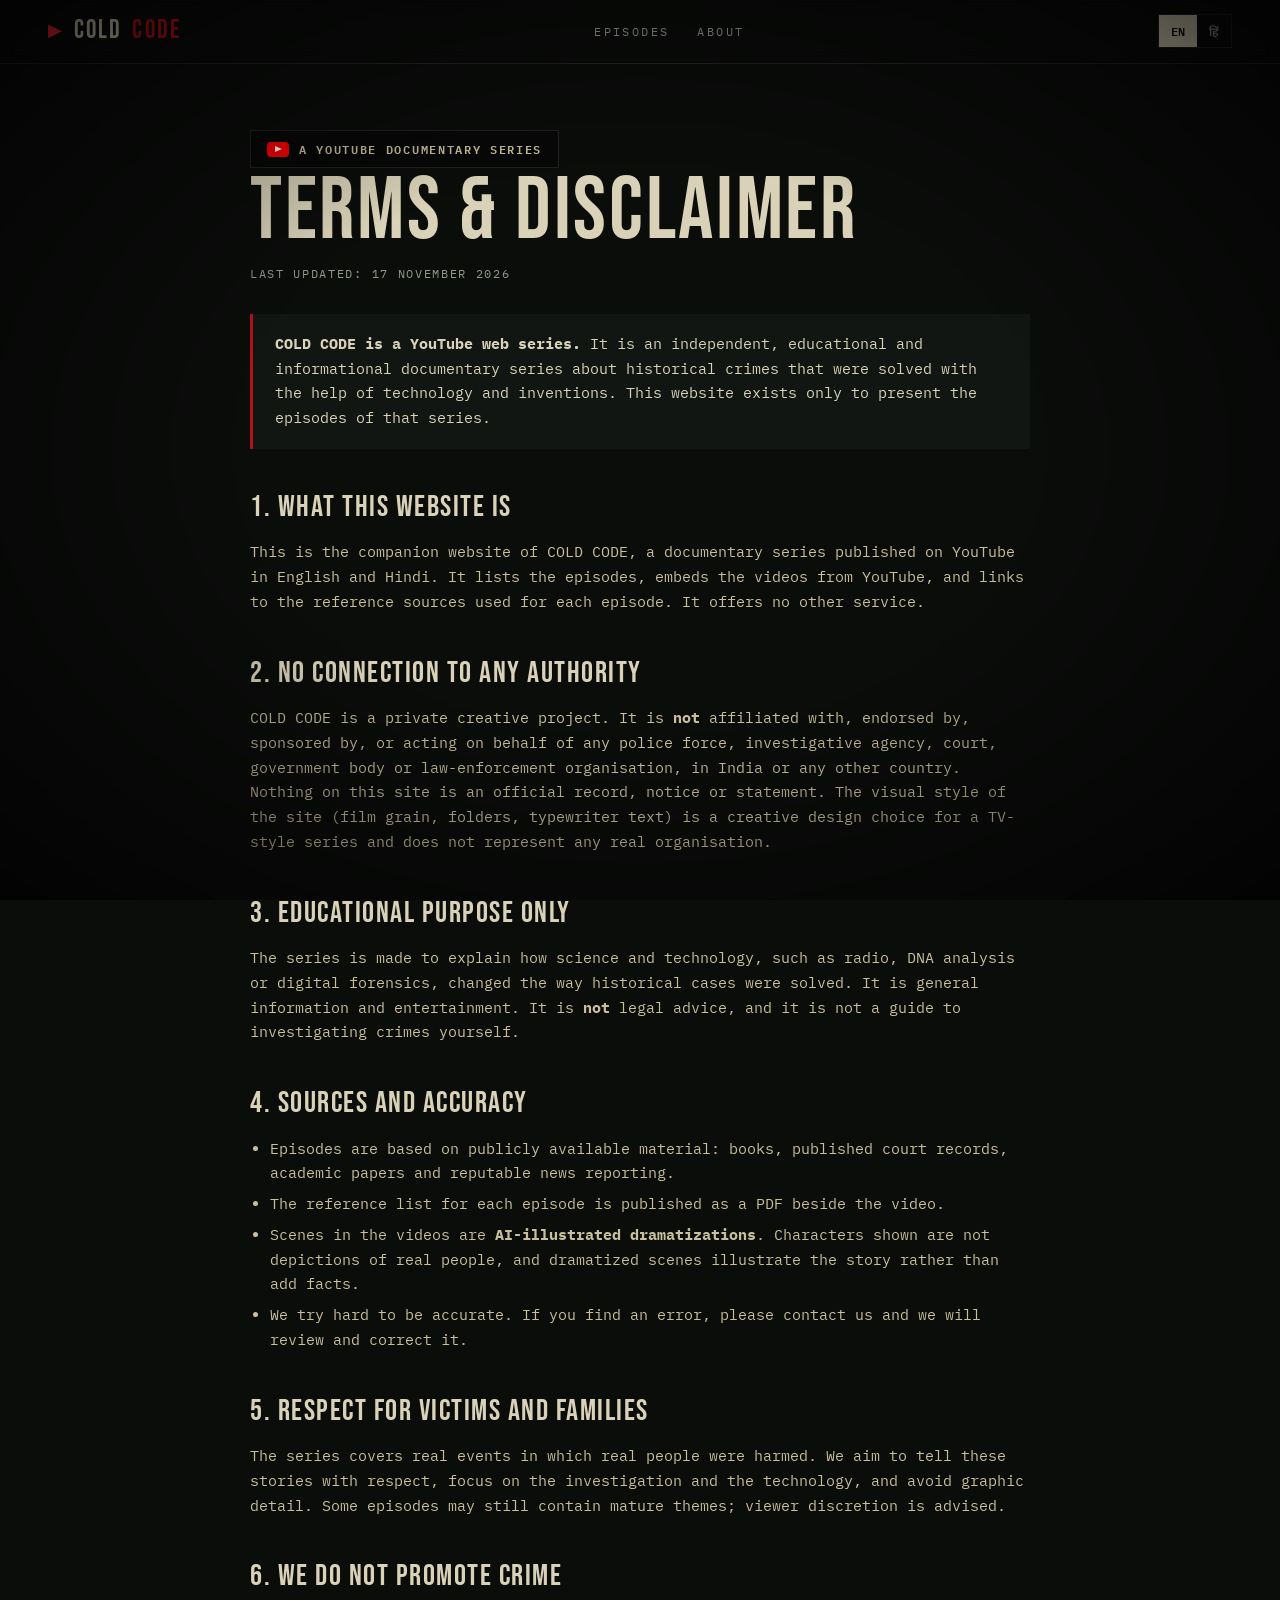
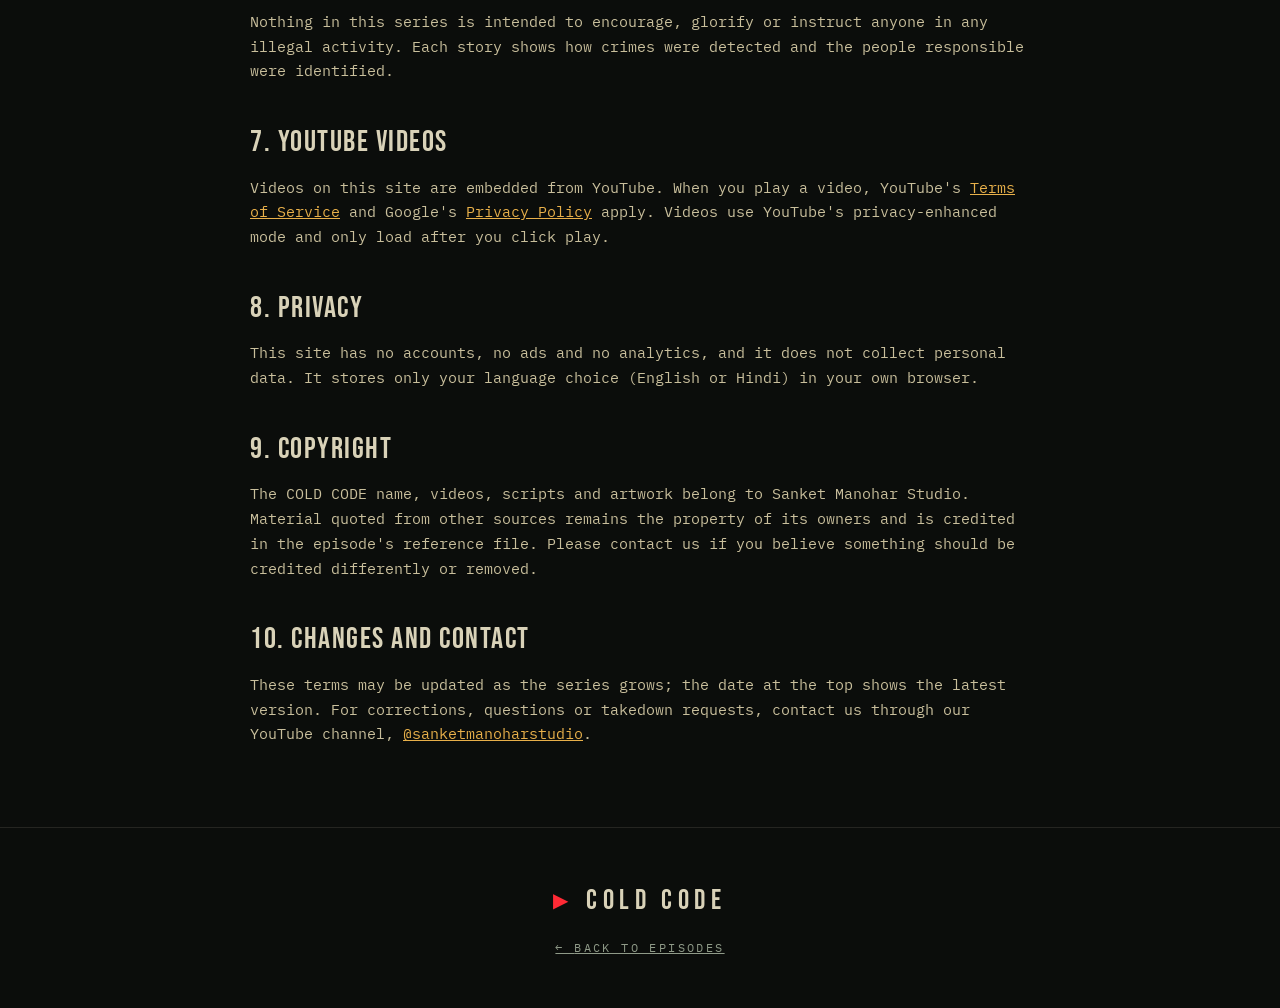
==== terms.html @ 5e1f00a6 "coldcode" ====
<!DOCTYPE html>
<html lang="en">
<head>
  <meta charset="UTF-8" />
  <meta name="viewport" content="width=device-width, initial-scale=1.0" />
  <title>Terms &amp; Disclaimer — COLD CODE (YouTube Series)</title>
  <meta name="description" content="Terms and disclaimer for COLD CODE, an independent educational YouTube documentary series." />
  <meta name="theme-color" content="#0b0d0b" />
  <link rel="preconnect" href="https://fonts.googleapis.com" />
  <link rel="preconnect" href="https://fonts.gstatic.com" crossorigin />
  <link href="https://fonts.googleapis.com/css2?family=Bebas+Neue&family=Special+Elite&family=IBM+Plex+Mono:wght@400;600&family=Noto+Sans+Devanagari:wght@400;700&display=swap" rel="stylesheet" />
  <link rel="stylesheet" href="assets/css/style.css" />
</head>
<body>
  <div class="vignette" aria-hidden="true"></div>

  <header class="nav scrolled">
    <a href="index.html" class="nav-logo"><span class="yt-dot">▶</span>COLD<b>CODE</b></a>
    <nav class="nav-links">
      <a href="index.html#episodes"><span lang="en">Episodes</span><span lang="hi">एपिसोड</span></a>
      <a href="index.html#about"><span lang="en">About</span><span lang="hi">परिचय</span></a>
    </nav>
    <div class="nav-right">
      <div class="lang-switch" role="group" aria-label="Language">
        <button data-lang="en" class="active">EN</button>
        <button data-lang="hi">हिं</button>
      </div>
    </div>
  </header>

  <main class="terms">

    <!-- ════════ ENGLISH ════════ -->
    <article lang="en">
      <p class="series-badge"><span class="yt-icon" aria-hidden="true"></span>A YouTube documentary series</p>
      <h1>Terms &amp; Disclaimer</h1>
      <p class="updated">LAST UPDATED: 17 NOVEMBER 2026</p>

      <div class="notice">
        <strong>COLD CODE is a YouTube web series.</strong> It is an independent, educational and informational documentary series about historical crimes that were solved with the help of technology and inventions. This website exists only to present the episodes of that series.
      </div>

      <h2>1. What this website is</h2>
      <p>This is the companion website of COLD CODE, a documentary series published on YouTube in English and Hindi. It lists the episodes, embeds the videos from YouTube, and links to the reference sources used for each episode. It offers no other service.</p>

      <h2>2. No connection to any authority</h2>
      <p>COLD CODE is a private creative project. It is <strong>not</strong> affiliated with, endorsed by, sponsored by, or acting on behalf of any police force, investigative agency, court, government body or law-enforcement organisation, in India or any other country. Nothing on this site is an official record, notice or statement. The visual style of the site (film grain, folders, typewriter text) is a creative design choice for a TV-style series and does not represent any real organisation.</p>

      <h2>3. Educational purpose only</h2>
      <p>The series is made to explain how science and technology, such as radio, DNA analysis or digital forensics, changed the way historical cases were solved. It is general information and entertainment. It is <strong>not</strong> legal advice, and it is not a guide to investigating crimes yourself.</p>

      <h2>4. Sources and accuracy</h2>
      <ul>
        <li>Episodes are based on publicly available material: books, published court records, academic papers and reputable news reporting.</li>
        <li>The reference list for each episode is published as a PDF beside the video.</li>
        <li>Scenes in the videos are <strong>AI-illustrated dramatizations</strong>. Characters shown are not depictions of real people, and dramatized scenes illustrate the story rather than add facts.</li>
        <li>We try hard to be accurate. If you find an error, please contact us and we will review and correct it.</li>
      </ul>

      <h2>5. Respect for victims and families</h2>
      <p>The series covers real events in which real people were harmed. We aim to tell these stories with respect, focus on the investigation and the technology, and avoid graphic detail. Some episodes may still contain mature themes; viewer discretion is advised.</p>

      <h2>6. We do not promote crime</h2>
      <p>Nothing in this series is intended to encourage, glorify or instruct anyone in any illegal activity. Each story shows how crimes were detected and the people responsible were identified.</p>

      <h2>7. YouTube videos</h2>
      <p>Videos on this site are embedded from YouTube. When you play a video, YouTube's <a href="https://www.youtube.com/t/terms" target="_blank" rel="noopener">Terms of Service</a> and Google's <a href="https://policies.google.com/privacy" target="_blank" rel="noopener">Privacy Policy</a> apply. Videos use YouTube's privacy-enhanced mode and only load after you click play.</p>

      <h2>8. Privacy</h2>
      <p>This site has no accounts, no ads and no analytics, and it does not collect personal data. It stores only your language choice (English or Hindi) in your own browser.</p>

      <h2>9. Copyright</h2>
      <p>The COLD CODE name, videos, scripts and artwork belong to Sanket Manohar Studio. Material quoted from other sources remains the property of its owners and is credited in the episode's reference file. Please contact us if you believe something should be credited differently or removed.</p>

      <h2>10. Changes and contact</h2>
      <p>These terms may be updated as the series grows; the date at the top shows the latest version. For corrections, questions or takedown requests, contact us through our YouTube channel, <a href="https://www.youtube.com/@sanketmanoharstudio" target="_blank" rel="noopener">@sanketmanoharstudio</a>.</p>
    </article>

    <!-- ════════ हिन्दी ════════ -->
    <article lang="hi">
      <p class="series-badge"><span class="yt-icon" aria-hidden="true"></span>YouTube डॉक्यूमेंट्री सीरीज़</p>
      <h1>नियम, शर्तें और अस्वीकरण</h1>
      <p class="updated">अंतिम अपडेट: 17 नवंबर 2026</p>

      <div class="notice">
        <strong>COLD CODE एक YouTube वेब सीरीज़ है।</strong> यह एक स्वतंत्र, शैक्षिक और जानकारी देने वाली डॉक्यूमेंट्री सीरीज़ है, जो उन ऐतिहासिक अपराधों के बारे में है जिन्हें तकनीक और आविष्कारों की मदद से सुलझाया गया। यह वेबसाइट केवल इसी सीरीज़ के एपिसोड दिखाने के लिए है।
      </div>

      <h2>1. यह वेबसाइट क्या है</h2>
      <p>यह COLD CODE की वेबसाइट है, जो YouTube पर English और हिन्दी में प्रकाशित एक डॉक्यूमेंट्री सीरीज़ है। यहाँ एपिसोड की सूची है, YouTube के वीडियो दिखाए जाते हैं, और हर एपिसोड में इस्तेमाल हुए स्रोतों के लिंक दिए जाते हैं। इसके अलावा यह कोई और सेवा नहीं देती।</p>

      <h2>2. किसी भी सरकारी संस्था से कोई संबंध नहीं</h2>
      <p>COLD CODE एक निजी रचनात्मक प्रोजेक्ट है। इसका भारत या किसी अन्य देश की किसी भी पुलिस, जाँच एजेंसी, अदालत, सरकारी संस्था या क़ानून-प्रवर्तन संगठन से <strong>कोई संबंध नहीं</strong> है, न ही यह उनके द्वारा समर्थित, प्रायोजित है या उनकी ओर से काम करता है। इस साइट पर कुछ भी आधिकारिक रिकॉर्ड, सूचना या बयान नहीं है। साइट का डिज़ाइन (फ़िल्म ग्रेन, फ़ोल्डर, टाइपराइटर अक्षर) एक टीवी-सीरीज़ जैसी रचनात्मक शैली है और किसी असली संगठन को नहीं दर्शाता।</p>

      <h2>3. केवल शैक्षिक उद्देश्य</h2>
      <p>यह सीरीज़ यह समझाने के लिए बनाई गई है कि रेडियो, डीएनए विश्लेषण या डिजिटल फ़ॉरेंसिक जैसी विज्ञान और तकनीक ने ऐतिहासिक केसों को सुलझाने का तरीका कैसे बदला। यह सामान्य जानकारी और मनोरंजन है। यह क़ानूनी सलाह <strong>नहीं</strong> है, और न ही ख़ुद अपराधों की जाँच करने की कोई गाइड।</p>

      <h2>4. स्रोत और सटीकता</h2>
      <ul>
        <li>एपिसोड सार्वजनिक रूप से उपलब्ध सामग्री पर आधारित हैं: किताबें, प्रकाशित अदालती रिकॉर्ड, शोध-पत्र और विश्वसनीय समाचार रिपोर्ट।</li>
        <li>हर एपिसोड की रेफ़रेंस सूची वीडियो के साथ PDF के रूप में प्रकाशित की जाती है।</li>
        <li>वीडियो के दृश्य <strong>AI से बनाए गए नाटकीय चित्रण</strong> हैं। दिखाए गए पात्र असली लोगों का चित्रण नहीं हैं, और ये दृश्य कहानी समझाने के लिए हैं, नए तथ्य जोड़ने के लिए नहीं।</li>
        <li>हम सटीक रहने की पूरी कोशिश करते हैं। अगर आपको कोई ग़लती मिले, तो हमसे संपर्क करें; हम उसकी समीक्षा करके सुधार करेंगे।</li>
      </ul>

      <h2>5. पीड़ितों और उनके परिवारों का सम्मान</h2>
      <p>यह सीरीज़ उन असली घटनाओं के बारे में है जिनमें असली लोगों को नुकसान पहुँचा। हम इन कहानियों को सम्मान के साथ बताने, जाँच और तकनीक पर ध्यान रखने और विचलित करने वाले विवरण से बचने का प्रयास करते हैं। फिर भी कुछ एपिसोड में गंभीर विषय हो सकते हैं; दर्शक अपने विवेक से देखें।</p>

      <h2>6. हम अपराध को बढ़ावा नहीं देते</h2>
      <p>इस सीरीज़ में कुछ भी किसी ग़ैरक़ानूनी गतिविधि को बढ़ावा देने, महिमामंडित करने या सिखाने के लिए नहीं है। हर कहानी यह दिखाती है कि अपराध कैसे पकड़े गए और ज़िम्मेदार लोगों की पहचान कैसे हुई।</p>

      <h2>7. YouTube वीडियो</h2>
      <p>इस साइट के वीडियो YouTube से एम्बेड किए गए हैं। वीडियो चलाने पर YouTube की <a href="https://www.youtube.com/t/terms" target="_blank" rel="noopener">सेवा की शर्तें</a> और Google की <a href="https://policies.google.com/privacy" target="_blank" rel="noopener">गोपनीयता नीति</a> लागू होती हैं। वीडियो YouTube के प्राइवेसी-एन्हांस्ड मोड में चलते हैं और केवल प्ले दबाने पर ही लोड होते हैं।</p>

      <h2>8. गोपनीयता</h2>
      <p>इस साइट पर कोई अकाउंट, विज्ञापन या एनालिटिक्स नहीं है, और यह कोई निजी जानकारी इकट्ठा नहीं करती। यह केवल आपकी भाषा की पसंद (English या हिन्दी) आपके अपने ब्राउज़र में सेव करती है।</p>

      <h2>9. कॉपीराइट</h2>
      <p>COLD CODE नाम, वीडियो, स्क्रिप्ट और आर्टवर्क Sanket Manohar Studio के हैं। अन्य स्रोतों से ली गई सामग्री उनके मालिकों की है और एपिसोड की रेफ़रेंस फ़ाइल में उसका श्रेय दिया गया है। अगर आपको लगता है कि किसी सामग्री का श्रेय अलग तरह से दिया जाना चाहिए या उसे हटाया जाना चाहिए, तो हमसे संपर्क करें।</p>

      <h2>10. बदलाव और संपर्क</h2>
      <p>सीरीज़ के बढ़ने के साथ ये नियम अपडेट हो सकते हैं; ऊपर दी गई तारीख़ नवीनतम संस्करण दिखाती है। सुधार, सवाल या सामग्री हटाने के अनुरोध के लिए हमारे YouTube चैनल <a href="https://www.youtube.com/@sanketmanoharstudio" target="_blank" rel="noopener">@sanketmanoharstudio</a> के ज़रिए संपर्क करें।</p>
    </article>
  </main>

  <footer class="footer">
    <div class="footer-line"><span class="yt-dot">▶</span> COLD CODE</div>
    <div class="footer-links"><a href="index.html">← <span lang="en">Back to episodes</span><span lang="hi">एपिसोड पर वापस</span></a></div>
  </footer>

  <script>
    (function () {
      var get = function (k) { try { return localStorage.getItem(k); } catch (e) { return null; } };
      var set = function (k, v) { try { localStorage.setItem(k, v); } catch (e) {} };
      function apply(l) {
        document.documentElement.lang = l;
        document.body.classList.toggle("lang-hi", l === "hi");
        document.querySelectorAll(".lang-switch button").forEach(function (b) { b.classList.toggle("active", b.dataset.lang === l); });
        document.querySelectorAll(".nav [lang], .footer [lang]").forEach(function (s) { s.style.display = s.getAttribute("lang") === l ? "" : "none"; });
        set("cc_lang", l);
      }
      document.querySelectorAll(".lang-switch button").forEach(function (b) { b.addEventListener("click", function () { apply(b.dataset.lang); }); });
      apply(get("cc_lang") === "hi" ? "hi" : "en");
    })();
  </script>
</body>
</html>
---- assets/css/style.css ----
/* ═══════════════════════════════════════════════════════════
   COLD CODE — case-file aesthetic
   palette: interrogation-room green, manila, blood red, fluorescent
   ═══════════════════════════════════════════════════════════ */
:root {
  --ink: #0b0d0b;
  --ink-2: #121612;
  --ink-3: #1b211b;
  --fog: #8f9a88;
  --paper: #d9d2b8;
  --paper-2: #c9bf9c;
  --manila: #c4a465;
  --manila-dark: #9c7f45;
  --red: #b3121b;
  --red-glow: #ff2a35;
  --amber: #e8b04a;
  --line: rgba(217, 210, 184, 0.12);
  --f-display: "Bebas Neue", "Tiro Devanagari Hindi", Impact, sans-serif;
  --f-type: "Special Elite", "Tiro Devanagari Hindi", "Courier New", monospace;
  --f-mono: "IBM Plex Mono", "Noto Sans Devanagari", ui-monospace, monospace;
  --f-body: "IBM Plex Mono", "Noto Sans Devanagari", ui-monospace, monospace;
  --ease: cubic-bezier(.2, .8, .2, 1);
  --mx: 50%;
  --my: 40%;
}

* { box-sizing: border-box; margin: 0; padding: 0; }
html { scroll-behavior: smooth; }
body {
  background: var(--ink);
  color: var(--paper);
  font-family: var(--f-body);
  font-size: 15px;
  line-height: 1.65;
  overflow-x: hidden;
  cursor: crosshair;
}
body.lang-hi { --f-body: "Noto Sans Devanagari", "IBM Plex Mono", sans-serif; }
body.lang-hi .hero-tagline,
body.lang-hi .modal-summary,
body.lang-hi .dossier p { font-size: 1.05em; }
body.locked { overflow: hidden; }
a { color: inherit; }
img { display: block; max-width: 100%; }
::selection { background: var(--red); color: var(--paper); }
.mono { font-family: var(--f-mono); }
.small { font-size: 12px; letter-spacing: .12em; color: var(--fog); }

/* ── atmosphere ──────────────────────────────────────────── */
#grain {
  position: fixed; inset: 0; width: 100%; height: 100%;
  pointer-events: none; z-index: 90; opacity: .07; mix-blend-mode: screen;
}
.scanlines {
  position: fixed; inset: 0; pointer-events: none; z-index: 89;
  background: repeating-linear-gradient(to bottom, rgba(0,0,0,.18) 0 1px, transparent 1px 3px);
  animation: scan 8s linear infinite;
}
@keyframes scan { to { background-position: 0 100px; } }
.vignette {
  position: fixed; inset: 0; pointer-events: none; z-index: 88;
  background: radial-gradient(ellipse at center, transparent 45%, rgba(0,0,0,.75) 100%);
}

/* ── intro boot sequence ─────────────────────────────────── */
#intro {
  position: fixed; inset: 0; z-index: 200; background: #000;
  display: flex; flex-direction: column; align-items: center; justify-content: center; gap: 28px;
  font-family: var(--f-mono); color: var(--paper);
  transition: opacity .9s var(--ease), visibility .9s;
}
#intro.done { opacity: 0; visibility: hidden; }
.intro-pre, .intro-post { font-family: var(--f-type); letter-spacing: .3em; text-transform: uppercase; color: var(--paper-2); font-size: clamp(11px, 1.4vw, 15px); opacity: 0; }
.intro-post { color: var(--amber); }
#intro.play .intro-pre { animation: rise .9s .2s var(--ease) forwards; }
#intro.play .intro-logo { animation: logoSlam 1.1s .7s var(--ease) forwards; }
#intro.play .intro-post { animation: rise .9s 1.6s var(--ease) forwards; }
@keyframes rise { from { opacity: 0; transform: translateY(14px); letter-spacing: .6em; } to { opacity: 1; transform: none; } }
.intro-logo {
  font-family: var(--f-display); font-size: clamp(64px, 14vw, 180px); color: var(--paper);
  letter-spacing: .04em; opacity: 0; transform: scale(1.4); filter: blur(12px);
}
.intro-logo.show { animation: logoSlam 1.1s var(--ease) forwards; }
@keyframes logoSlam {
  0% { opacity: 0; transform: scale(1.4); filter: blur(12px); }
  55% { opacity: 1; transform: scale(.98); filter: blur(0); }
  62% { transform: scale(1.01) translateX(-4px); }
  70% { transform: scale(1) translateX(3px); }
  100% { opacity: 1; transform: scale(1); filter: blur(0); }
}
.intro-skip {
  position: absolute; bottom: 28px; right: 28px; background: none; border: 1px solid var(--line);
  color: var(--fog); font: 12px var(--f-mono); letter-spacing: .2em; padding: 8px 14px; cursor: pointer;
}
.intro-skip:hover { background: var(--paper); color: #000; }

/* ── glitch text ─────────────────────────────────────────── */
.glitch { position: relative; }
.glitch::before, .glitch::after {
  content: attr(data-text); position: absolute; inset: 0; pointer-events: none;
}
.glitch::before { color: var(--red-glow); mix-blend-mode: screen; animation: glitchA 3.2s infinite steps(1); }
.glitch::after { color: #3cf; mix-blend-mode: screen; animation: glitchB 2.7s infinite steps(1); opacity: .7; }
@keyframes glitchA {
  0%, 88%, 100% { clip-path: inset(0 0 100% 0); transform: none; }
  89% { clip-path: inset(10% 0 60% 0); transform: translate(-6px, 2px); }
  92% { clip-path: inset(55% 0 20% 0); transform: translate(5px, -1px); }
  95% { clip-path: inset(30% 0 45% 0); transform: translate(-3px, 0); }
}
@keyframes glitchB {
  0%, 84%, 100% { clip-path: inset(0 0 100% 0); transform: none; }
  85% { clip-path: inset(70% 0 5% 0); transform: translate(6px, 1px); }
  88% { clip-path: inset(15% 0 70% 0); transform: translate(-5px, -2px); }
}

/* ── nav ─────────────────────────────────────────────────── */
.nav {
  position: fixed; top: 0; left: 0; right: 0; z-index: 50;
  display: flex; align-items: center; justify-content: space-between; gap: 20px;
  padding: 16px clamp(16px, 4vw, 48px);
  background: linear-gradient(to bottom, rgba(11,13,11,.95), rgba(11,13,11,0));
  transition: background .4s, padding .4s;
}
.nav.scrolled { background: rgba(11,13,11,.92); backdrop-filter: blur(8px); padding-block: 10px; border-bottom: 1px solid var(--line); }
.nav-logo { font-family: var(--f-display); font-size: 26px; letter-spacing: .08em; text-decoration: none; display: flex; align-items: center; gap: 10px; }
.nav-logo b { color: var(--red); font-weight: 400; }
.dot-rec { width: 9px; height: 9px; border-radius: 50%; background: var(--red-glow); box-shadow: 0 0 10px var(--red-glow); animation: rec 1.6s infinite; display: inline-block; }
@keyframes rec { 50% { opacity: .15; } }
.nav-links { display: flex; gap: 28px; }
.nav-links a { text-decoration: none; font-size: 12px; letter-spacing: .2em; text-transform: uppercase; color: var(--fog); position: relative; }
.nav-links a::after { content: ""; position: absolute; left: 0; bottom: -4px; height: 1px; width: 0; background: var(--red); transition: width .3s var(--ease); }
.nav-links a:hover { color: var(--paper); }
.nav-links a:hover::after { width: 100%; }
.nav-right { display: flex; gap: 14px; align-items: center; }
.lang-switch { display: flex; border: 1px solid var(--line); }
.lang-switch button { background: none; border: 0; color: var(--fog); font: 600 12px var(--f-mono); padding: 6px 12px; cursor: pointer; transition: .25s; }
.lang-switch button.active { background: var(--paper); color: var(--ink); }
.btn-sub { display: inline-flex; align-items: center; gap: 8px; background: var(--red); color: #fff; text-decoration: none; font: 600 12px var(--f-mono); letter-spacing: .15em; text-transform: uppercase; padding: 8px 14px; }
.btn-sub:hover { background: var(--red-glow); }

/* ── hero + flashlight ───────────────────────────────────── */
.hero {
  position: relative; min-height: 100vh; display: grid; place-items: center; overflow: hidden;
  background:
    radial-gradient(ellipse at 50% 120%, rgba(74,90,74,.45), transparent 60%),
    linear-gradient(180deg, #0e120e, #0b0d0b);
}
.hero-hidden {
  position: absolute; inset: 0; display: grid; align-content: center; justify-items: center; gap: 4vh;
  font-family: var(--f-type); font-size: clamp(22px, 4.5vw, 56px); color: var(--red);
  letter-spacing: .1em; opacity: .9; transform: rotate(-4deg);
  -webkit-mask-image: radial-gradient(circle 170px at var(--mx) var(--my), #000 0%, transparent 100%);
          mask-image: radial-gradient(circle 170px at var(--mx) var(--my), #000 0%, transparent 100%);
}
.hero-hidden span:nth-child(even) { color: var(--paper-2); }
.hero-dark {
  position: absolute; inset: 0; pointer-events: none;
  background: radial-gradient(circle 260px at var(--mx) var(--my), rgba(232,176,74,.10), rgba(0,0,0,.0) 60%);
}
.hero-content { position: relative; z-index: 2; text-align: center; padding: 120px 20px 80px; max-width: 1100px; }
.hero-kicker { font-family: var(--f-mono); font-size: 12px; letter-spacing: .3em; color: var(--amber); min-height: 1.6em; }
.hero-title {
  font-family: var(--f-display); font-weight: 400; line-height: .85;
  font-size: clamp(90px, 21vw, 300px); letter-spacing: .02em; margin: 18px 0 12px;
  color: var(--paper);
  text-shadow: 0 0 40px rgba(217,210,184,.12);
  animation: flicker 6s infinite;
}
@keyframes flicker {
  0%, 19%, 21%, 23%, 55%, 57%, 100% { opacity: 1; }
  20%, 22% { opacity: .35; }
  56% { opacity: .6; }
}
.hero-tagline { font-family: var(--f-type); font-size: clamp(16px, 2vw, 22px); color: var(--paper-2); min-height: 2em; }
.hero-cta { display: flex; gap: 14px; justify-content: center; margin: 36px 0 54px; flex-wrap: wrap; }
.btn { font: 600 13px var(--f-mono); letter-spacing: .2em; text-transform: uppercase; text-decoration: none; padding: 14px 26px; position: relative; overflow: hidden; transition: .3s var(--ease); }
.btn-red { background: var(--red); color: #fff; }
.btn-red::before { content: ""; position: absolute; inset: 0; opacity: 0; background: linear-gradient(110deg, transparent 30%, rgba(255,255,255,.35) 50%, transparent 70%); transform: translateX(-100%); }
.btn-red:hover::before { opacity: 1; transform: translateX(100%); transition: transform .7s var(--ease); }
.btn-red:hover { box-shadow: 0 0 30px rgba(255,42,53,.45); }
.btn-ghost { border: 1px solid var(--paper-2); color: var(--paper); }
.btn-ghost:hover { background: var(--paper); color: var(--ink); }
.hero-hint { position: absolute; bottom: 26px; left: 50%; transform: translateX(-50%); font-size: 11px; letter-spacing: .3em; text-transform: uppercase; color: var(--fog); animation: bob 2.4s infinite; }
@keyframes bob { 50% { transform: translate(-50%, 6px); opacity: .4; } }

/* ── film strip ──────────────────────────────────────────── */
.strip-wrap { position: relative; z-index: 3; margin-top: -20px; }
.strip { position: relative; background: #050605; border-block: 1px solid var(--line); overflow: hidden; padding: 16px 0; }
.strip::before, .strip::after { content: ""; position: absolute; left: 0; right: 0; height: 6px; background: repeating-linear-gradient(90deg, transparent 0 10px, rgba(217,210,184,.25) 10px 20px); }
.strip::before { top: 3px; } .strip::after { bottom: 3px; }
.strip-track { display: flex; white-space: nowrap; font: 26px var(--f-display); letter-spacing: .16em; color: var(--paper-2); animation: strip 40s linear infinite; }
.strip-track span { padding: 0 22px; }
.strip-track i { color: var(--red); font-style: normal; font-size: 12px; align-self: center; }
@keyframes strip { to { transform: translateX(-50%); } }

/* ── youtube marks ───────────────────────────────────────── */
.yt-icon { display: inline-block; width: 22px; height: 15px; border-radius: 4px; background: #ff0000; position: relative; vertical-align: -2px; flex: none; }
.yt-icon::after { content: ""; position: absolute; left: 8px; top: 4px; border-left: 7px solid #fff; border-top: 3.5px solid transparent; border-bottom: 3.5px solid transparent; }
.yt-dot { color: var(--red-glow); font-size: .7em; }
.series-badge { display: inline-flex; align-items: center; gap: 10px; border: 1px solid var(--line); background: rgba(0,0,0,.35); padding: 8px 16px; font: 600 12px var(--f-mono); letter-spacing: .14em; text-transform: uppercase; color: var(--paper); }
.hero-desc { max-width: 620px; margin: 16px auto 0; color: var(--fog); }
.disclaimer { max-width: 760px; margin: 0 auto; font-size: 12px; color: var(--fog); line-height: 1.7; }

/* ── sections ────────────────────────────────────────────── */
.section { padding: 110px clamp(16px, 5vw, 64px); max-width: 1320px; margin: 0 auto; position: relative; }
.section-head { display: flex; align-items: baseline; gap: 18px; border-bottom: 1px solid var(--line); padding-bottom: 14px; margin-bottom: 34px; }
.section-no { font-family: var(--f-mono); color: var(--red); font-size: 14px; letter-spacing: .2em; }
.section-head h2 { font-family: var(--f-display); font-weight: 400; font-size: clamp(42px, 6vw, 76px); letter-spacing: .04em; line-height: 1; }
.section-sub { color: var(--fog); max-width: 640px; margin: -14px 0 30px; font-family: var(--f-type); }

.reveal { opacity: 0; transform: translateY(40px); filter: blur(6px); transition: opacity 1s var(--ease), transform 1s var(--ease), filter 1s var(--ease); }
.reveal.in { opacity: 1; transform: none; filter: none; }

/* ── featured ────────────────────────────────────────────── */
.featured { display: grid; grid-template-columns: 1.6fr 1fr; gap: 34px; align-items: center; }
.featured .player { box-shadow: 0 30px 80px rgba(0,0,0,.7), 0 0 0 1px var(--line); }
.featured h3 { font-family: var(--f-display); font-weight: 400; font-size: clamp(38px, 4.4vw, 62px); line-height: .95; margin: 8px 0 12px; }
.featured .subtitle { font-family: var(--f-type); color: var(--amber); margin-bottom: 16px; }
.featured .summary { color: var(--paper-2); margin-bottom: 22px; }

/* ── video facade ────────────────────────────────────────── */
.player { position: relative; aspect-ratio: 16/9; background: #000; overflow: hidden; }
.player iframe { position: absolute; inset: 0; width: 100%; height: 100%; border: 0; }
.facade { position: absolute; inset: 0; border: 0; cursor: pointer; background: #050605 center/cover no-repeat; }
.facade::before { content: ""; position: absolute; inset: 0; background: linear-gradient(180deg, rgba(0,0,0,.1), rgba(0,0,0,.65)); transition: .4s; }
.facade:hover::before { background: linear-gradient(180deg, rgba(179,18,27,.15), rgba(0,0,0,.55)); }
.facade .play {
  position: absolute; left: 50%; top: 50%; transform: translate(-50%, -50%);
  width: 86px; height: 86px; border-radius: 50%; border: 2px solid var(--paper);
  display: grid; place-items: center; transition: .35s var(--ease);
}
.facade .play::after { content: ""; border-left: 22px solid var(--paper); border-top: 13px solid transparent; border-bottom: 13px solid transparent; margin-left: 6px; }
.facade:hover .play { background: var(--red); border-color: var(--red); transform: translate(-50%, -50%) scale(1.12); box-shadow: 0 0 0 14px rgba(179,18,27,.2), 0 0 0 28px rgba(179,18,27,.08); }
.facade .rec-label { position: absolute; top: 14px; left: 16px; font: 600 11px var(--f-mono); letter-spacing: .2em; display: flex; gap: 8px; align-items: center; color: var(--paper); }
.facade .timecode { position: absolute; bottom: 14px; right: 16px; font: 12px var(--f-mono); color: var(--paper); opacity: .8; }
.pending {
  position: absolute; inset: 0; display: grid; place-content: center; text-align: center; gap: 10px;
  background: repeating-linear-gradient(-45deg, #0e110e 0 14px, #121612 14px 28px);
}
.pending b { font-family: var(--f-display); font-weight: 400; font-size: 40px; letter-spacing: .1em; color: var(--paper-2); }
.pending span { font-size: 12px; letter-spacing: .2em; color: var(--fog); }
.pending .static { position: absolute; inset: 0; opacity: .12; background-image: url("data:image/svg+xml,%3Csvg xmlns='http://www.w3.org/2000/svg' width='160' height='160'%3E%3Cfilter id='n'%3E%3CfeTurbulence baseFrequency='.9'/%3E%3C/filter%3E%3Crect width='100%25' height='100%25' filter='url(%23n)'/%3E%3C/svg%3E"); animation: static .2s steps(3) infinite; }
@keyframes static { 33% { background-position: 40px 20px; } 66% { background-position: -30px 50px; } }

/* ── case folders ────────────────────────────────────────── */
.cases-grid { display: grid; grid-template-columns: repeat(auto-fill, minmax(290px, 1fr)); gap: 46px 30px; perspective: 1200px; }
.case {
  position: relative; cursor: pointer; padding-top: 26px; outline: none;
  opacity: 0; transform: translateY(60px) rotateX(18deg);
  transition: opacity .8s var(--ease), transform .8s var(--ease);
}
.case.in { opacity: 1; transform: none; }
.case-tab {
  position: absolute; top: 0; left: 18px; height: 30px; padding: 4px 18px 0;
  background: var(--manila-dark); color: var(--ink); font: 13px var(--f-type); letter-spacing: .1em;
  clip-path: polygon(8% 0, 92% 0, 100% 100%, 0 100%);
}
.case-folder {
  position: relative; background: linear-gradient(160deg, var(--manila), var(--manila-dark));
  padding: 16px; color: var(--ink); min-height: 400px;
  box-shadow: 0 14px 30px rgba(0,0,0,.55), inset 0 0 60px rgba(0,0,0,.18);
  transition: transform .5s var(--ease), box-shadow .5s var(--ease);
  transform-style: preserve-3d;
}
.case-folder::after { /* coffee ring + wear */
  content: ""; position: absolute; width: 110px; height: 110px; right: -20px; bottom: 30px; border-radius: 50%;
  border: 6px solid rgba(90,55,20,.15); filter: blur(1px); pointer-events: none;
}
.case:hover .case-folder, .case:focus-visible .case-folder { transform: translateY(-10px) rotate(-1deg); box-shadow: 0 30px 50px rgba(0,0,0,.7), 0 0 0 2px var(--red); }
.polaroid {
  background: #eee9da; padding: 9px 9px 34px; transform: rotate(-2.5deg); position: relative;
  box-shadow: 0 6px 14px rgba(0,0,0,.35); transition: transform .6s var(--ease);
}
.case:hover .polaroid { transform: rotate(1.5deg) scale(1.03); }
.polaroid .ph { aspect-ratio: 16/10; background: #222 center/cover; filter: grayscale(1) contrast(1.15) sepia(.25); transition: filter .6s; position: relative; overflow: hidden; }
.case:hover .polaroid .ph { filter: grayscale(.2) contrast(1.05); }
.polaroid .ph.gen { display: grid; place-items: center; background: radial-gradient(circle at 30% 30%, #2d362d, #0b0d0b); }
.polaroid .ph.gen span { font-family: var(--f-display); font-size: 64px; color: rgba(217,210,184,.15); letter-spacing: .1em; }
.polaroid figcaption { position: absolute; bottom: 7px; left: 12px; font: 15px var(--f-type); color: #333; }
.pin { position: absolute; top: -8px; left: 50%; width: 16px; height: 16px; border-radius: 50%; background: radial-gradient(circle at 35% 35%, #ff6b6b, var(--red) 60%, #5a0006); box-shadow: 0 3px 4px rgba(0,0,0,.5); z-index: 2; }
.case-body { padding: 18px 4px 4px; }
.case-meta { font: 11px var(--f-mono); letter-spacing: .14em; text-transform: uppercase; color: #4b3a1a; }
.case-title { font-family: var(--f-display); font-weight: 400; font-size: 34px; line-height: .95; margin: 6px 0 8px; }
.case-sub { font-family: var(--f-type); font-size: 14px; color: #3a2e16; }
.case-tech { display: inline-block; margin-top: 12px; font: 600 11px var(--f-mono); letter-spacing: .12em; text-transform: uppercase; border: 1px solid var(--ink); padding: 3px 8px; }
.case:hover .case:hover 
@keyframes blink { 50% { opacity: 0; } }
.ribbon { position: absolute; top: 14px; right: -8px; z-index: 3; font: 600 11px var(--f-mono); letter-spacing: .16em; padding: 6px 12px; color: #fff; box-shadow: 0 4px 10px rgba(0,0,0,.4); }
.ribbon.out { background: var(--red); }
.ribbon.soon { background: #2b332b; color: var(--paper); }
.case-watch { display: block; margin-top: 16px; font: 600 12px var(--f-mono); letter-spacing: .16em; color: var(--red); text-transform: uppercase; transition: letter-spacing .3s var(--ease); }
.case:hover .case-watch { letter-spacing: .26em; }
.empty { text-align: center; font-family: var(--f-type); color: var(--fog); padding: 40px; }

/* ── about dossier ───────────────────────────────────────── */
.dossier {
  position: relative; max-width: 820px; margin: 0 auto; background: var(--paper); color: var(--ink);
  padding: clamp(28px, 5vw, 60px); transform: rotate(-.8deg);
  box-shadow: 0 30px 70px rgba(0,0,0,.7);
  background-image: repeating-linear-gradient(transparent 0 31px, rgba(60,80,120,.12) 31px 32px);
}
.dossier h2 { font-family: var(--f-display); font-weight: 400; font-size: 64px; line-height: 1; margin: 6px 0 18px; }
.dossier p { font-family: var(--f-type); margin-bottom: 14px; font-size: 16px; }
.dossier .small { color: #555; }
.dossier.in .paperclip { position: absolute; top: -18px; left: 40px; width: 22px; height: 64px; border: 3px solid #9aa0a6; border-radius: 12px; }

/* ── footer ──────────────────────────────────────────────── */
.footer { border-top: 1px solid var(--line); padding: 50px 20px; text-align: center; display: grid; gap: 14px; }
.footer-line { font-family: var(--f-display); font-size: 28px; letter-spacing: .2em; display: flex; justify-content: center; align-items: center; gap: 12px; }
.footer-links { display: flex; gap: 24px; justify-content: center; }
.footer-links a { font-size: 12px; letter-spacing: .2em; text-transform: uppercase; color: var(--fog); }
.footer-links a:hover { color: var(--red-glow); }

/* ── modal dossier ───────────────────────────────────────── */
.modal { position: fixed; inset: 0; z-index: 120; display: grid; place-items: center; padding: 20px; }
.modal[hidden] { display: none; }
.modal-backdrop { position: absolute; inset: 0; background: rgba(0,0,0,.85); backdrop-filter: blur(4px); animation: fadeIn .4s; }
@keyframes fadeIn { from { opacity: 0; } }
.modal-file {
  position: relative; width: min(1180px, 100%); max-height: 92vh; overflow: auto;
  background: linear-gradient(160deg, var(--manila), var(--manila-dark)); color: var(--ink);
  padding: 46px clamp(18px, 3vw, 40px) 36px; box-shadow: 0 40px 100px rgba(0,0,0,.9);
  animation: pullFile .7s var(--ease);
}
@keyframes pullFile { from { transform: translateY(110%) rotate(4deg); } to { transform: none; } }
.modal.closing .modal-file { animation: pushFile .45s var(--ease) forwards; }
.modal.closing .modal-backdrop { animation: fadeIn .45s reverse forwards; }
@keyframes pushFile { to { transform: translateY(110%) rotate(-3deg); } }
.modal-close { position: absolute; top: 12px; right: 14px; background: var(--ink); color: var(--paper); border: 0; width: 38px; height: 38px; cursor: pointer; font-size: 16px; z-index: 4; }
.modal-close:hover { background: var(--red); }
.modal-tab { position: absolute; top: 12px; left: 30px; font: 14px var(--f-type); letter-spacing: .14em; }
.modal-grid { display: grid; grid-template-columns: 1.4fr 1fr; gap: 30px; margin-top: 16px; }
.modal-media .player { box-shadow: 0 16px 40px rgba(0,0,0,.5); }
.audio-switch { display: flex; gap: 8px; margin-top: 12px; align-items: center; font: 12px var(--f-mono); letter-spacing: .1em; }
.audio-switch button { background: transparent; border: 1px solid var(--ink); color: var(--ink); padding: 6px 12px; cursor: pointer; font: 600 12px var(--f-mono); }
.audio-switch button.active { background: var(--ink); color: var(--paper); }
.audio-switch button:disabled { opacity: .35; cursor: not-allowed; }
.modal-body h3 { font-family: var(--f-display); font-weight: 400; font-size: clamp(40px, 4vw, 58px); line-height: .95; margin: 6px 0 10px; }
.modal-body .small { color: #4b3a1a; }
.modal-sub { font-family: var(--f-type); font-size: 17px; color: #3a2e16; margin-bottom: 14px; }
.modal-summary { min-height: 6em; }
.modal-summary .caret { display: inline-block; width: .55em; height: 1em; background: var(--ink); vertical-align: -2px; animation: blink .7s steps(1) infinite; }
.facts { display: grid; grid-template-columns: auto 1fr; gap: 6px 18px; margin: 20px 0; padding-top: 16px; border-top: 1px dashed rgba(0,0,0,.4); font: 13px var(--f-mono); }
.facts dt { text-transform: uppercase; letter-spacing: .14em; color: #5a4520; }
.modal-actions { display: flex; gap: 10px; flex-wrap: wrap; }
.btn-dark { background: var(--ink); color: var(--paper); }
.btn-dark:hover { background: var(--red); }
.btn-line { border: 1px solid var(--ink); color: var(--ink); }
.btn-line:hover { background: var(--ink); color: var(--paper); }

/* ── responsive ──────────────────────────────────────────── */
@media (max-width: 900px) {
  .nav-links { display: none; }
  .featured, .modal-grid { grid-template-columns: 1fr; }
      body { cursor: auto; }
}
@media (max-width: 520px) {
    .btn-sub { display: none; }
  }

/* ── reduced motion ──────────────────────────────────────── */
@media (prefers-reduced-motion: reduce) {
  *, *::before, *::after { animation-duration: .001ms !important; animation-iteration-count: 1 !important; transition-duration: .001ms !important; }
  .scanlines, #grain { display: none; }
}

/* ── terms page ──────────────────────────────────────────── */
.terms { max-width: 860px; margin: 0 auto; padding: 130px clamp(18px, 5vw, 40px) 80px; }
.terms h1 { font-family: var(--f-display); font-weight: 400; font-size: clamp(48px, 8vw, 88px); line-height: 1; letter-spacing: .03em; }
.terms .updated { color: var(--fog); font-size: 12px; letter-spacing: .14em; margin: 8px 0 30px; }
.terms .notice { border-left: 3px solid var(--red); background: var(--ink-2); padding: 18px 22px; margin-bottom: 34px; color: var(--paper); }
.terms h2 { font-family: var(--f-display); font-weight: 400; font-size: 30px; letter-spacing: .05em; margin: 34px 0 8px; color: var(--paper); }
.terms p, .terms li { color: var(--paper-2); }
.terms ul { padding-left: 20px; display: grid; gap: 6px; }
.terms a { color: var(--amber); }
.terms [lang="hi"] { display: none; }
body.lang-hi .terms [lang="en"] { display: none; }
body.lang-hi .terms [lang="hi"] { display: block; }
.btn-sub .yt-icon { background: #fff; }
.btn-sub .yt-icon::after { border-left-color: var(--red); }
.premiere-tag { color: var(--amber); font-weight: 600; }
.audio-hint { flex-basis: 100%; font: 11px var(--f-mono); color: #4b3a1a; letter-spacing: .04em; margin-top: 4px; }
.audio-switch { flex-wrap: wrap; }
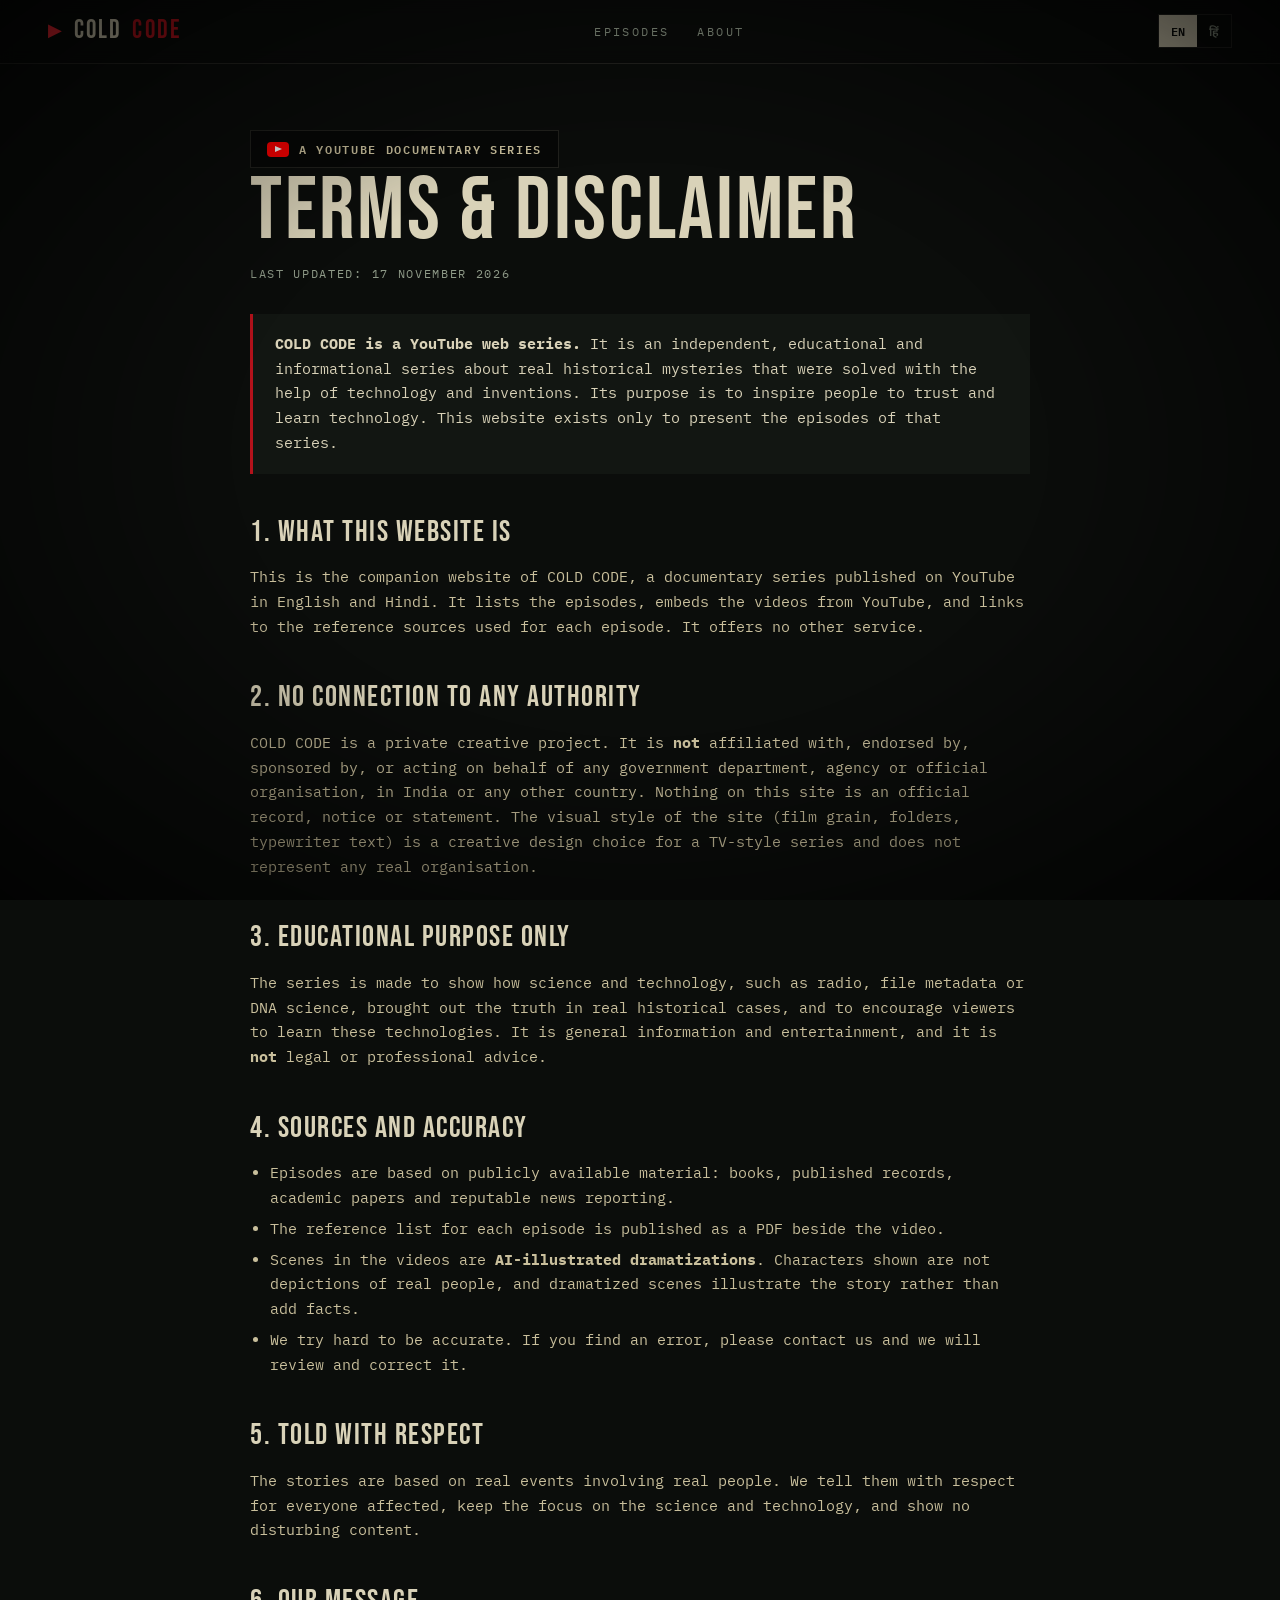
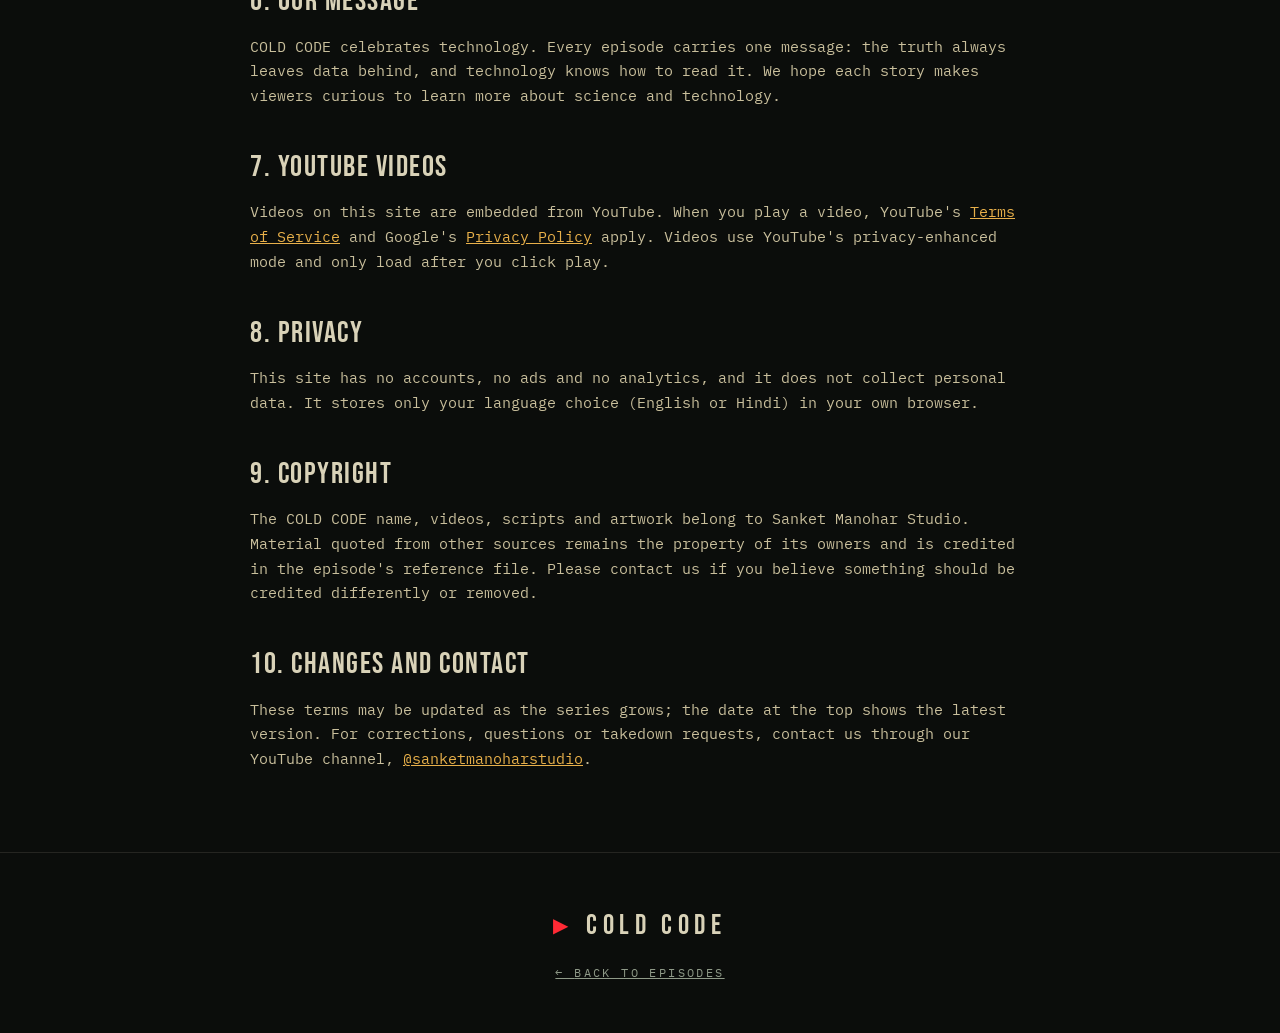
==== commit 72607238: "Add files via upload" ====
--- a/terms.html
+++ b/terms.html
@@ -4,7 +4,7 @@
   <meta charset="UTF-8" />
   <meta name="viewport" content="width=device-width, initial-scale=1.0" />
   <title>Terms &amp; Disclaimer — COLD CODE (YouTube Series)</title>
-  <meta name="description" content="Terms and disclaimer for COLD CODE, an independent educational YouTube documentary series." />
+  <meta name="description" content="Terms and disclaimer for COLD CODE, an independent educational YouTube series about technology." />
   <meta name="theme-color" content="#0b0d0b" />
   <link rel="preconnect" href="https://fonts.googleapis.com" />
   <link rel="preconnect" href="https://fonts.gstatic.com" crossorigin />
@@ -37,31 +37,31 @@
       <p class="updated">LAST UPDATED: 17 NOVEMBER 2026</p>
 
       <div class="notice">
-        <strong>COLD CODE is a YouTube web series.</strong> It is an independent, educational and informational documentary series about historical crimes that were solved with the help of technology and inventions. This website exists only to present the episodes of that series.
+        <strong>COLD CODE is a YouTube web series.</strong> It is an independent, educational and informational series about real historical mysteries that were solved with the help of technology and inventions. Its purpose is to inspire people to trust and learn technology. This website exists only to present the episodes of that series.
       </div>
 
       <h2>1. What this website is</h2>
       <p>This is the companion website of COLD CODE, a documentary series published on YouTube in English and Hindi. It lists the episodes, embeds the videos from YouTube, and links to the reference sources used for each episode. It offers no other service.</p>
 
       <h2>2. No connection to any authority</h2>
-      <p>COLD CODE is a private creative project. It is <strong>not</strong> affiliated with, endorsed by, sponsored by, or acting on behalf of any police force, investigative agency, court, government body or law-enforcement organisation, in India or any other country. Nothing on this site is an official record, notice or statement. The visual style of the site (film grain, folders, typewriter text) is a creative design choice for a TV-style series and does not represent any real organisation.</p>
+      <p>COLD CODE is a private creative project. It is <strong>not</strong> affiliated with, endorsed by, sponsored by, or acting on behalf of any government department, agency or official organisation, in India or any other country. Nothing on this site is an official record, notice or statement. The visual style of the site (film grain, folders, typewriter text) is a creative design choice for a TV-style series and does not represent any real organisation.</p>
 
       <h2>3. Educational purpose only</h2>
-      <p>The series is made to explain how science and technology, such as radio, DNA analysis or digital forensics, changed the way historical cases were solved. It is general information and entertainment. It is <strong>not</strong> legal advice, and it is not a guide to investigating crimes yourself.</p>
+      <p>The series is made to show how science and technology, such as radio, file metadata or DNA science, brought out the truth in real historical cases, and to encourage viewers to learn these technologies. It is general information and entertainment, and it is <strong>not</strong> legal or professional advice.</p>
 
       <h2>4. Sources and accuracy</h2>
       <ul>
-        <li>Episodes are based on publicly available material: books, published court records, academic papers and reputable news reporting.</li>
+        <li>Episodes are based on publicly available material: books, published records, academic papers and reputable news reporting.</li>
         <li>The reference list for each episode is published as a PDF beside the video.</li>
         <li>Scenes in the videos are <strong>AI-illustrated dramatizations</strong>. Characters shown are not depictions of real people, and dramatized scenes illustrate the story rather than add facts.</li>
         <li>We try hard to be accurate. If you find an error, please contact us and we will review and correct it.</li>
       </ul>
 
-      <h2>5. Respect for victims and families</h2>
-      <p>The series covers real events in which real people were harmed. We aim to tell these stories with respect, focus on the investigation and the technology, and avoid graphic detail. Some episodes may still contain mature themes; viewer discretion is advised.</p>
+      <h2>5. Told with respect</h2>
+      <p>The stories are based on real events involving real people. We tell them with respect for everyone affected, keep the focus on the science and technology, and show no disturbing content.</p>
 
-      <h2>6. We do not promote crime</h2>
-      <p>Nothing in this series is intended to encourage, glorify or instruct anyone in any illegal activity. Each story shows how crimes were detected and the people responsible were identified.</p>
+      <h2>6. Our message</h2>
+      <p>COLD CODE celebrates technology. Every episode carries one message: the truth always leaves data behind, and technology knows how to read it. We hope each story makes viewers curious to learn more about science and technology.</p>
 
       <h2>7. YouTube videos</h2>
       <p>Videos on this site are embedded from YouTube. When you play a video, YouTube's <a href="https://www.youtube.com/t/terms" target="_blank" rel="noopener">Terms of Service</a> and Google's <a href="https://policies.google.com/privacy" target="_blank" rel="noopener">Privacy Policy</a> apply. Videos use YouTube's privacy-enhanced mode and only load after you click play.</p>
@@ -83,31 +83,31 @@
       <p class="updated">अंतिम अपडेट: 17 नवंबर 2026</p>
 
       <div class="notice">
-        <strong>COLD CODE एक YouTube वेब सीरीज़ है।</strong> यह एक स्वतंत्र, शैक्षिक और जानकारी देने वाली डॉक्यूमेंट्री सीरीज़ है, जो उन ऐतिहासिक अपराधों के बारे में है जिन्हें तकनीक और आविष्कारों की मदद से सुलझाया गया। यह वेबसाइट केवल इसी सीरीज़ के एपिसोड दिखाने के लिए है।
+        <strong>COLD CODE एक YouTube वेब सीरीज़ है।</strong> यह एक स्वतंत्र, शैक्षिक और जानकारी देने वाली डॉक्यूमेंट्री सीरीज़ है, जो उन असली ऐतिहासिक रहस्यों के बारे में है जिन्हें तकनीक और आविष्कारों की मदद से सुलझाया गया। इसका उद्देश्य लोगों को टेक्नोलॉजी पर भरोसा करने और उसे सीखने के लिए प्रेरित करना है। यह वेबसाइट केवल इसी सीरीज़ के एपिसोड दिखाने के लिए है।
       </div>
 
       <h2>1. यह वेबसाइट क्या है</h2>
       <p>यह COLD CODE की वेबसाइट है, जो YouTube पर English और हिन्दी में प्रकाशित एक डॉक्यूमेंट्री सीरीज़ है। यहाँ एपिसोड की सूची है, YouTube के वीडियो दिखाए जाते हैं, और हर एपिसोड में इस्तेमाल हुए स्रोतों के लिंक दिए जाते हैं। इसके अलावा यह कोई और सेवा नहीं देती।</p>
 
       <h2>2. किसी भी सरकारी संस्था से कोई संबंध नहीं</h2>
-      <p>COLD CODE एक निजी रचनात्मक प्रोजेक्ट है। इसका भारत या किसी अन्य देश की किसी भी पुलिस, जाँच एजेंसी, अदालत, सरकारी संस्था या क़ानून-प्रवर्तन संगठन से <strong>कोई संबंध नहीं</strong> है, न ही यह उनके द्वारा समर्थित, प्रायोजित है या उनकी ओर से काम करता है। इस साइट पर कुछ भी आधिकारिक रिकॉर्ड, सूचना या बयान नहीं है। साइट का डिज़ाइन (फ़िल्म ग्रेन, फ़ोल्डर, टाइपराइटर अक्षर) एक टीवी-सीरीज़ जैसी रचनात्मक शैली है और किसी असली संगठन को नहीं दर्शाता।</p>
+      <p>COLD CODE एक निजी रचनात्मक प्रोजेक्ट है। इसका भारत या किसी अन्य देश की किसी भी सरकारी विभाग, एजेंसी या आधिकारिक संगठन से <strong>कोई संबंध नहीं</strong> है, न ही यह उनके द्वारा समर्थित, प्रायोजित है या उनकी ओर से काम करता है। इस साइट पर कुछ भी आधिकारिक रिकॉर्ड, सूचना या बयान नहीं है। साइट का डिज़ाइन (फ़िल्म ग्रेन, फ़ोल्डर, टाइपराइटर अक्षर) एक टीवी-सीरीज़ जैसी रचनात्मक शैली है और किसी असली संगठन को नहीं दर्शाता।</p>
 
       <h2>3. केवल शैक्षिक उद्देश्य</h2>
-      <p>यह सीरीज़ यह समझाने के लिए बनाई गई है कि रेडियो, डीएनए विश्लेषण या डिजिटल फ़ॉरेंसिक जैसी विज्ञान और तकनीक ने ऐतिहासिक केसों को सुलझाने का तरीका कैसे बदला। यह सामान्य जानकारी और मनोरंजन है। यह क़ानूनी सलाह <strong>नहीं</strong> है, और न ही ख़ुद अपराधों की जाँच करने की कोई गाइड।</p>
+      <p>यह सीरीज़ यह दिखाने के लिए बनाई गई है कि रेडियो, फ़ाइल मेटाडेटा या डीएनए विज्ञान जैसी तकनीक ने असली ऐतिहासिक केसों में सच कैसे सामने लाया, और दर्शकों को ये तकनीकें सीखने के लिए प्रेरित करना है। यह सामान्य जानकारी और मनोरंजन है, और यह कोई क़ानूनी या पेशेवर सलाह <strong>नहीं</strong> है।</p>
 
       <h2>4. स्रोत और सटीकता</h2>
       <ul>
-        <li>एपिसोड सार्वजनिक रूप से उपलब्ध सामग्री पर आधारित हैं: किताबें, प्रकाशित अदालती रिकॉर्ड, शोध-पत्र और विश्वसनीय समाचार रिपोर्ट।</li>
+        <li>एपिसोड सार्वजनिक रूप से उपलब्ध सामग्री पर आधारित हैं: किताबें, प्रकाशित रिकॉर्ड, शोध-पत्र और विश्वसनीय समाचार रिपोर्ट।</li>
         <li>हर एपिसोड की रेफ़रेंस सूची वीडियो के साथ PDF के रूप में प्रकाशित की जाती है।</li>
         <li>वीडियो के दृश्य <strong>AI से बनाए गए नाटकीय चित्रण</strong> हैं। दिखाए गए पात्र असली लोगों का चित्रण नहीं हैं, और ये दृश्य कहानी समझाने के लिए हैं, नए तथ्य जोड़ने के लिए नहीं।</li>
         <li>हम सटीक रहने की पूरी कोशिश करते हैं। अगर आपको कोई ग़लती मिले, तो हमसे संपर्क करें; हम उसकी समीक्षा करके सुधार करेंगे।</li>
       </ul>
 
-      <h2>5. पीड़ितों और उनके परिवारों का सम्मान</h2>
-      <p>यह सीरीज़ उन असली घटनाओं के बारे में है जिनमें असली लोगों को नुकसान पहुँचा। हम इन कहानियों को सम्मान के साथ बताने, जाँच और तकनीक पर ध्यान रखने और विचलित करने वाले विवरण से बचने का प्रयास करते हैं। फिर भी कुछ एपिसोड में गंभीर विषय हो सकते हैं; दर्शक अपने विवेक से देखें।</p>
+      <h2>5. सम्मान के साथ</h2>
+      <p>ये कहानियाँ असली लोगों से जुड़ी असली घटनाओं पर आधारित हैं। हम इन्हें सभी प्रभावित लोगों के प्रति सम्मान के साथ बताते हैं, ध्यान विज्ञान और तकनीक पर रखते हैं, और कोई विचलित करने वाली सामग्री नहीं दिखाते।</p>
 
-      <h2>6. हम अपराध को बढ़ावा नहीं देते</h2>
-      <p>इस सीरीज़ में कुछ भी किसी ग़ैरक़ानूनी गतिविधि को बढ़ावा देने, महिमामंडित करने या सिखाने के लिए नहीं है। हर कहानी यह दिखाती है कि अपराध कैसे पकड़े गए और ज़िम्मेदार लोगों की पहचान कैसे हुई।</p>
+      <h2>6. हमारा संदेश</h2>
+      <p>COLD CODE टेक्नोलॉजी का जश्न मनाती है। हर एपिसोड का एक ही संदेश है: सच हमेशा पीछे डेटा छोड़ता है, और टेक्नोलॉजी उसे पढ़ना जानती है। हम चाहते हैं कि हर कहानी दर्शकों में विज्ञान और टेक्नोलॉजी सीखने की जिज्ञासा जगाए।</p>
 
       <h2>7. YouTube वीडियो</h2>
       <p>इस साइट के वीडियो YouTube से एम्बेड किए गए हैं। वीडियो चलाने पर YouTube की <a href="https://www.youtube.com/t/terms" target="_blank" rel="noopener">सेवा की शर्तें</a> और Google की <a href="https://policies.google.com/privacy" target="_blank" rel="noopener">गोपनीयता नीति</a> लागू होती हैं। वीडियो YouTube के प्राइवेसी-एन्हांस्ड मोड में चलते हैं और केवल प्ले दबाने पर ही लोड होते हैं।</p>
--- a/assets/css/style.css
+++ b/assets/css/style.css
@@ -381,3 +381,6 @@
 .premiere-tag { color: var(--amber); font-weight: 600; }
 .audio-hint { flex-basis: 100%; font: 11px var(--f-mono); color: #4b3a1a; letter-spacing: .04em; margin-top: 4px; }
 .audio-switch { flex-wrap: wrap; }
+.learn { margin-top: 18px; background: rgba(0,0,0,.08); border-left: 3px solid var(--ink); padding: 12px 16px; }
+.learn-title { font: 600 12px var(--f-mono); letter-spacing: .14em; text-transform: uppercase; margin-bottom: 6px; }
+.learn ul { padding-left: 18px; font-size: 14px; display: grid; gap: 3px; }
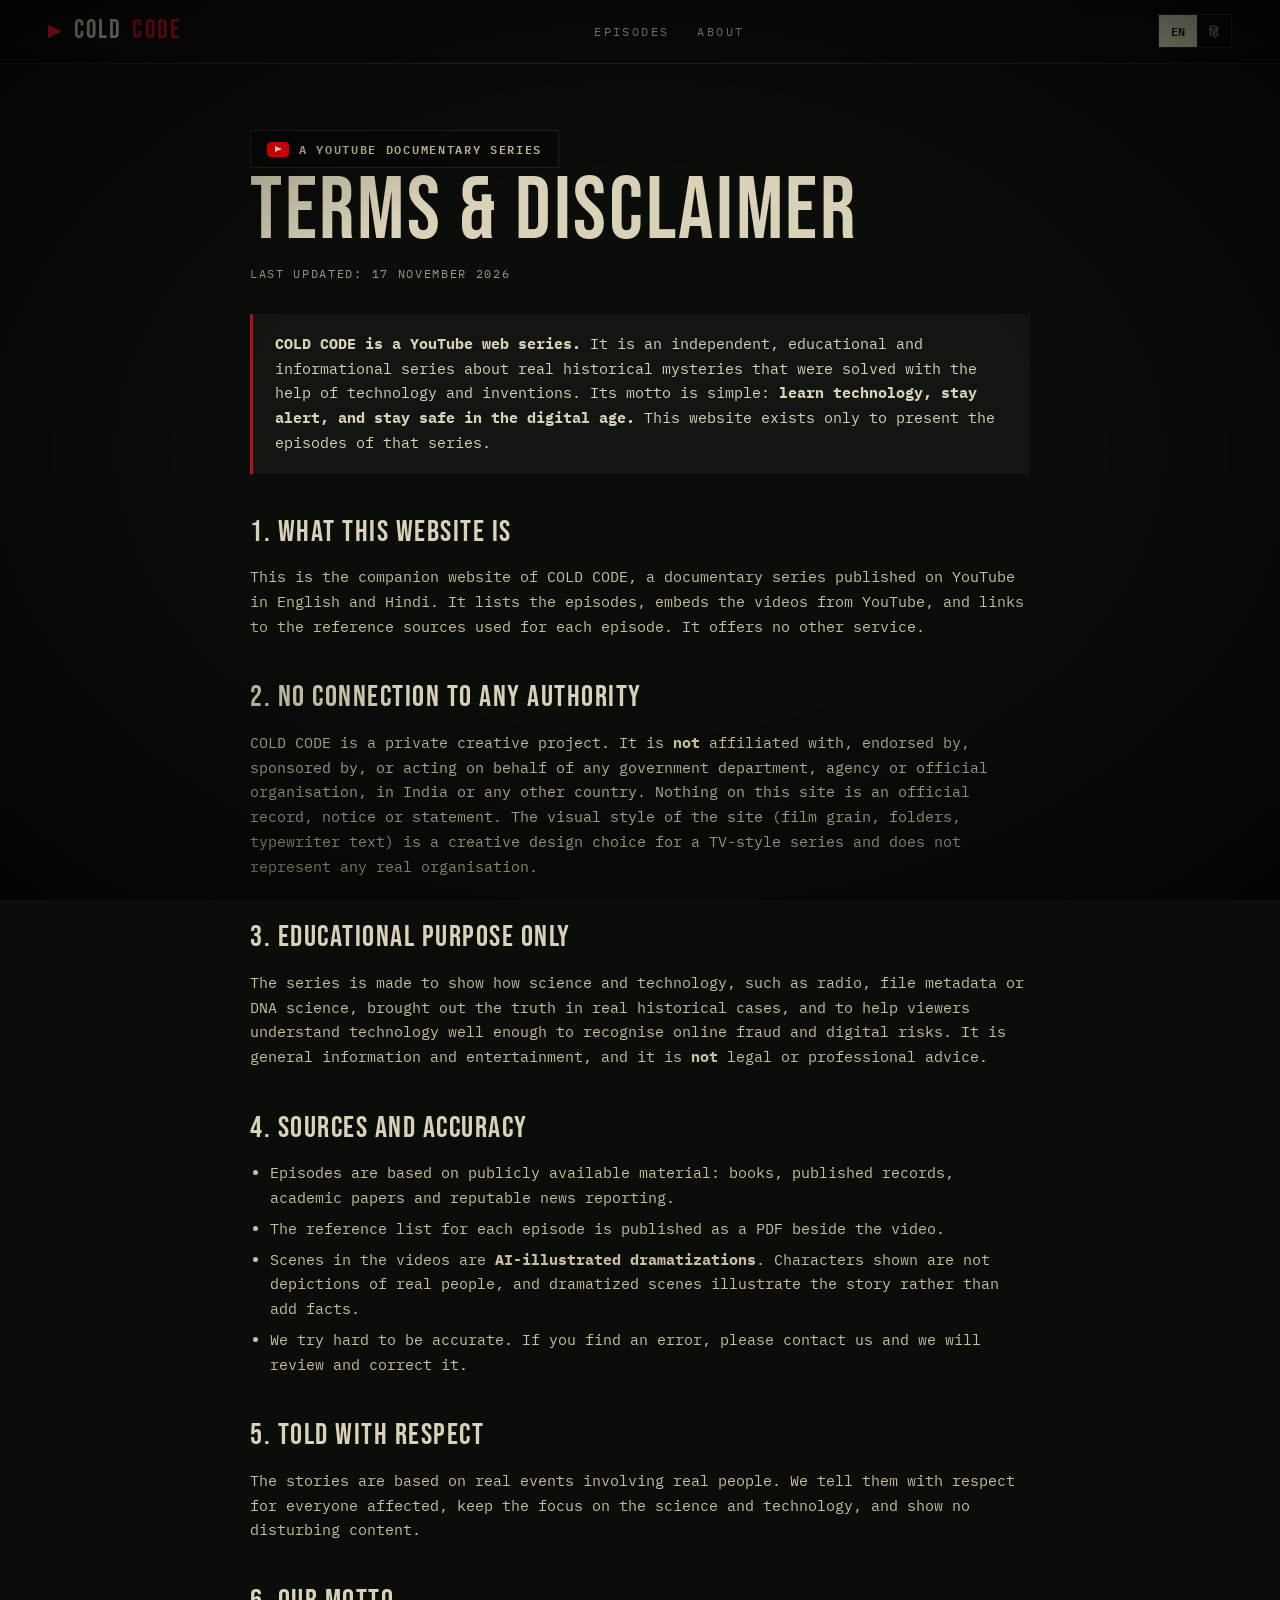
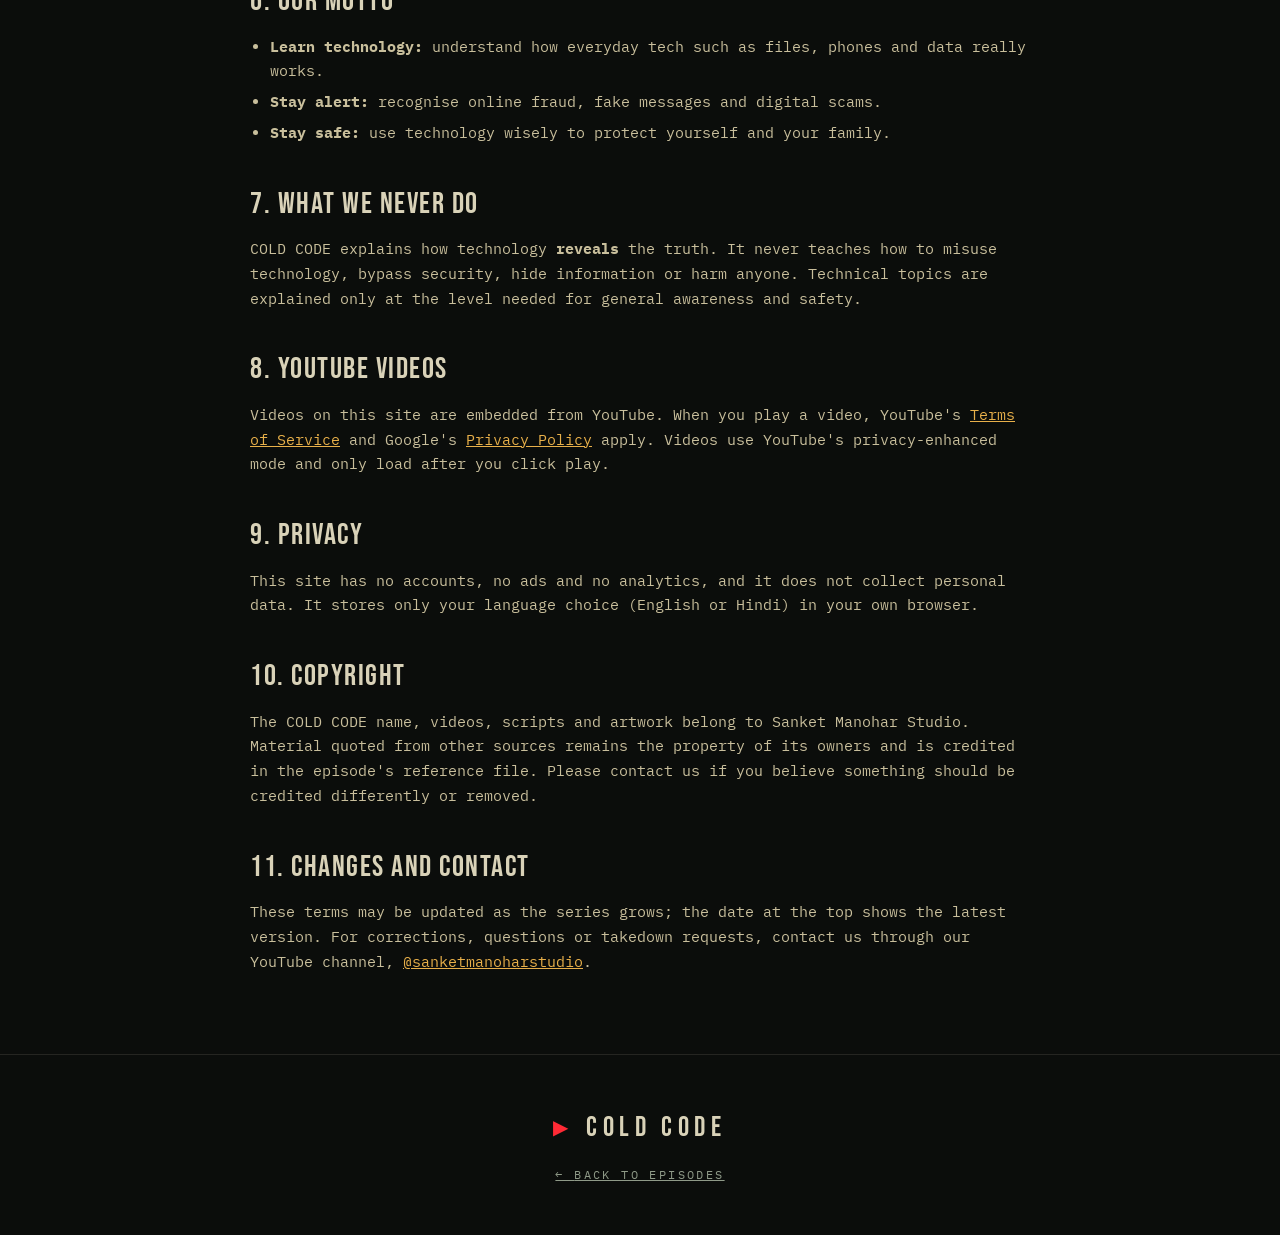
==== commit d83e034a: "Add files via upload" ====
--- a/terms.html
+++ b/terms.html
@@ -37,7 +37,7 @@
       <p class="updated">LAST UPDATED: 17 NOVEMBER 2026</p>
 
       <div class="notice">
-        <strong>COLD CODE is a YouTube web series.</strong> It is an independent, educational and informational series about real historical mysteries that were solved with the help of technology and inventions. Its purpose is to inspire people to trust and learn technology. This website exists only to present the episodes of that series.
+        <strong>COLD CODE is a YouTube web series.</strong> It is an independent, educational and informational series about real historical mysteries that were solved with the help of technology and inventions. Its motto is simple: <strong>learn technology, stay alert, and stay safe in the digital age.</strong> This website exists only to present the episodes of that series.
       </div>
 
       <h2>1. What this website is</h2>
@@ -47,7 +47,7 @@
       <p>COLD CODE is a private creative project. It is <strong>not</strong> affiliated with, endorsed by, sponsored by, or acting on behalf of any government department, agency or official organisation, in India or any other country. Nothing on this site is an official record, notice or statement. The visual style of the site (film grain, folders, typewriter text) is a creative design choice for a TV-style series and does not represent any real organisation.</p>
 
       <h2>3. Educational purpose only</h2>
-      <p>The series is made to show how science and technology, such as radio, file metadata or DNA science, brought out the truth in real historical cases, and to encourage viewers to learn these technologies. It is general information and entertainment, and it is <strong>not</strong> legal or professional advice.</p>
+      <p>The series is made to show how science and technology, such as radio, file metadata or DNA science, brought out the truth in real historical cases, and to help viewers understand technology well enough to recognise online fraud and digital risks. It is general information and entertainment, and it is <strong>not</strong> legal or professional advice.</p>
 
       <h2>4. Sources and accuracy</h2>
       <ul>
@@ -60,19 +60,26 @@
       <h2>5. Told with respect</h2>
       <p>The stories are based on real events involving real people. We tell them with respect for everyone affected, keep the focus on the science and technology, and show no disturbing content.</p>
 
-      <h2>6. Our message</h2>
-      <p>COLD CODE celebrates technology. Every episode carries one message: the truth always leaves data behind, and technology knows how to read it. We hope each story makes viewers curious to learn more about science and technology.</p>
+      <h2>6. Our motto</h2>
+      <ul>
+        <li><strong>Learn technology:</strong> understand how everyday tech such as files, phones and data really works.</li>
+        <li><strong>Stay alert:</strong> recognise online fraud, fake messages and digital scams.</li>
+        <li><strong>Stay safe:</strong> use technology wisely to protect yourself and your family.</li>
+      </ul>
 
-      <h2>7. YouTube videos</h2>
+      <h2>7. What we never do</h2>
+      <p>COLD CODE explains how technology <strong>reveals</strong> the truth. It never teaches how to misuse technology, bypass security, hide information or harm anyone. Technical topics are explained only at the level needed for general awareness and safety.</p>
+
+      <h2>8. YouTube videos</h2>
       <p>Videos on this site are embedded from YouTube. When you play a video, YouTube's <a href="https://www.youtube.com/t/terms" target="_blank" rel="noopener">Terms of Service</a> and Google's <a href="https://policies.google.com/privacy" target="_blank" rel="noopener">Privacy Policy</a> apply. Videos use YouTube's privacy-enhanced mode and only load after you click play.</p>
 
-      <h2>8. Privacy</h2>
+      <h2>9. Privacy</h2>
       <p>This site has no accounts, no ads and no analytics, and it does not collect personal data. It stores only your language choice (English or Hindi) in your own browser.</p>
 
-      <h2>9. Copyright</h2>
+      <h2>10. Copyright</h2>
       <p>The COLD CODE name, videos, scripts and artwork belong to Sanket Manohar Studio. Material quoted from other sources remains the property of its owners and is credited in the episode's reference file. Please contact us if you believe something should be credited differently or removed.</p>
 
-      <h2>10. Changes and contact</h2>
+      <h2>11. Changes and contact</h2>
       <p>These terms may be updated as the series grows; the date at the top shows the latest version. For corrections, questions or takedown requests, contact us through our YouTube channel, <a href="https://www.youtube.com/@sanketmanoharstudio" target="_blank" rel="noopener">@sanketmanoharstudio</a>.</p>
     </article>
 
@@ -83,7 +90,7 @@
       <p class="updated">अंतिम अपडेट: 17 नवंबर 2026</p>
 
       <div class="notice">
-        <strong>COLD CODE एक YouTube वेब सीरीज़ है।</strong> यह एक स्वतंत्र, शैक्षिक और जानकारी देने वाली डॉक्यूमेंट्री सीरीज़ है, जो उन असली ऐतिहासिक रहस्यों के बारे में है जिन्हें तकनीक और आविष्कारों की मदद से सुलझाया गया। इसका उद्देश्य लोगों को टेक्नोलॉजी पर भरोसा करने और उसे सीखने के लिए प्रेरित करना है। यह वेबसाइट केवल इसी सीरीज़ के एपिसोड दिखाने के लिए है।
+        <strong>COLD CODE एक YouTube वेब सीरीज़ है।</strong> यह एक स्वतंत्र, शैक्षिक और जानकारी देने वाली डॉक्यूमेंट्री सीरीज़ है, जो उन असली ऐतिहासिक रहस्यों के बारे में है जिन्हें तकनीक और आविष्कारों की मदद से सुलझाया गया। इसका मक़सद सीधा है: <strong>टेक्नोलॉजी सीखिए, सतर्क रहिए, और डिजिटल दौर में सुरक्षित रहिए।</strong> यह वेबसाइट केवल इसी सीरीज़ के एपिसोड दिखाने के लिए है।
       </div>
 
       <h2>1. यह वेबसाइट क्या है</h2>
@@ -93,7 +100,7 @@
       <p>COLD CODE एक निजी रचनात्मक प्रोजेक्ट है। इसका भारत या किसी अन्य देश की किसी भी सरकारी विभाग, एजेंसी या आधिकारिक संगठन से <strong>कोई संबंध नहीं</strong> है, न ही यह उनके द्वारा समर्थित, प्रायोजित है या उनकी ओर से काम करता है। इस साइट पर कुछ भी आधिकारिक रिकॉर्ड, सूचना या बयान नहीं है। साइट का डिज़ाइन (फ़िल्म ग्रेन, फ़ोल्डर, टाइपराइटर अक्षर) एक टीवी-सीरीज़ जैसी रचनात्मक शैली है और किसी असली संगठन को नहीं दर्शाता।</p>
 
       <h2>3. केवल शैक्षिक उद्देश्य</h2>
-      <p>यह सीरीज़ यह दिखाने के लिए बनाई गई है कि रेडियो, फ़ाइल मेटाडेटा या डीएनए विज्ञान जैसी तकनीक ने असली ऐतिहासिक केसों में सच कैसे सामने लाया, और दर्शकों को ये तकनीकें सीखने के लिए प्रेरित करना है। यह सामान्य जानकारी और मनोरंजन है, और यह कोई क़ानूनी या पेशेवर सलाह <strong>नहीं</strong> है।</p>
+      <p>यह सीरीज़ यह दिखाने के लिए बनाई गई है कि रेडियो, फ़ाइल मेटाडेटा या डीएनए विज्ञान जैसी तकनीक ने असली ऐतिहासिक केसों में सच कैसे सामने लाया, और दर्शकों को टेक्नोलॉजी इतनी समझाना है कि वो ऑनलाइन धोखाधड़ी और डिजिटल ख़तरों को पहचान सकें। यह सामान्य जानकारी और मनोरंजन है, और यह कोई क़ानूनी या पेशेवर सलाह <strong>नहीं</strong> है।</p>
 
       <h2>4. स्रोत और सटीकता</h2>
       <ul>
@@ -106,19 +113,26 @@
       <h2>5. सम्मान के साथ</h2>
       <p>ये कहानियाँ असली लोगों से जुड़ी असली घटनाओं पर आधारित हैं। हम इन्हें सभी प्रभावित लोगों के प्रति सम्मान के साथ बताते हैं, ध्यान विज्ञान और तकनीक पर रखते हैं, और कोई विचलित करने वाली सामग्री नहीं दिखाते।</p>
 
-      <h2>6. हमारा संदेश</h2>
-      <p>COLD CODE टेक्नोलॉजी का जश्न मनाती है। हर एपिसोड का एक ही संदेश है: सच हमेशा पीछे डेटा छोड़ता है, और टेक्नोलॉजी उसे पढ़ना जानती है। हम चाहते हैं कि हर कहानी दर्शकों में विज्ञान और टेक्नोलॉजी सीखने की जिज्ञासा जगाए।</p>
+      <h2>6. हमारा मक़सद</h2>
+      <ul>
+        <li><strong>टेक्नोलॉजी सीखिए:</strong> समझिए कि फ़ाइलें, फ़ोन और डेटा जैसी रोज़ की टेक्नोलॉजी असल में कैसे काम करती है।</li>
+        <li><strong>सतर्क रहिए:</strong> ऑनलाइन धोखाधड़ी, फ़र्ज़ी मैसेज और डिजिटल स्कैम को पहचानिए।</li>
+        <li><strong>सुरक्षित रहिए:</strong> टेक्नोलॉजी का समझदारी से इस्तेमाल करके ख़ुद को और अपने परिवार को सुरक्षित रखिए।</li>
+      </ul>
 
-      <h2>7. YouTube वीडियो</h2>
+      <h2>7. हम क्या कभी नहीं करते</h2>
+      <p>COLD CODE बताती है कि टेक्नोलॉजी सच को <strong>कैसे सामने लाती</strong> है। यह कभी नहीं सिखाती कि टेक्नोलॉजी का ग़लत इस्तेमाल कैसे करें, सुरक्षा कैसे तोड़ें, जानकारी कैसे छिपाएँ या किसी को नुकसान कैसे पहुँचाएँ। तकनीकी विषय केवल उतने ही समझाए जाते हैं जितने सामान्य जागरूकता और सुरक्षा के लिए ज़रूरी हैं।</p>
+
+      <h2>8. YouTube वीडियो</h2>
       <p>इस साइट के वीडियो YouTube से एम्बेड किए गए हैं। वीडियो चलाने पर YouTube की <a href="https://www.youtube.com/t/terms" target="_blank" rel="noopener">सेवा की शर्तें</a> और Google की <a href="https://policies.google.com/privacy" target="_blank" rel="noopener">गोपनीयता नीति</a> लागू होती हैं। वीडियो YouTube के प्राइवेसी-एन्हांस्ड मोड में चलते हैं और केवल प्ले दबाने पर ही लोड होते हैं।</p>
 
-      <h2>8. गोपनीयता</h2>
+      <h2>9. गोपनीयता</h2>
       <p>इस साइट पर कोई अकाउंट, विज्ञापन या एनालिटिक्स नहीं है, और यह कोई निजी जानकारी इकट्ठा नहीं करती। यह केवल आपकी भाषा की पसंद (English या हिन्दी) आपके अपने ब्राउज़र में सेव करती है।</p>
 
-      <h2>9. कॉपीराइट</h2>
+      <h2>10. कॉपीराइट</h2>
       <p>COLD CODE नाम, वीडियो, स्क्रिप्ट और आर्टवर्क Sanket Manohar Studio के हैं। अन्य स्रोतों से ली गई सामग्री उनके मालिकों की है और एपिसोड की रेफ़रेंस फ़ाइल में उसका श्रेय दिया गया है। अगर आपको लगता है कि किसी सामग्री का श्रेय अलग तरह से दिया जाना चाहिए या उसे हटाया जाना चाहिए, तो हमसे संपर्क करें।</p>
 
-      <h2>10. बदलाव और संपर्क</h2>
+      <h2>11. बदलाव और संपर्क</h2>
       <p>सीरीज़ के बढ़ने के साथ ये नियम अपडेट हो सकते हैं; ऊपर दी गई तारीख़ नवीनतम संस्करण दिखाती है। सुधार, सवाल या सामग्री हटाने के अनुरोध के लिए हमारे YouTube चैनल <a href="https://www.youtube.com/@sanketmanoharstudio" target="_blank" rel="noopener">@sanketmanoharstudio</a> के ज़रिए संपर्क करें।</p>
     </article>
   </main>
--- a/assets/css/style.css
+++ b/assets/css/style.css
@@ -384,3 +384,11 @@
 .learn { margin-top: 18px; background: rgba(0,0,0,.08); border-left: 3px solid var(--ink); padding: 12px 16px; }
 .learn-title { font: 600 12px var(--f-mono); letter-spacing: .14em; text-transform: uppercase; margin-bottom: 6px; }
 .learn ul { padding-left: 18px; font-size: 14px; display: grid; gap: 3px; }
+.motto-title { font-family: var(--f-display); font-weight: 400; font-size: 34px; letter-spacing: .05em; margin: 22px 0 10px; }
+.motto { display: grid; grid-template-columns: repeat(3, 1fr); gap: 12px; margin-bottom: 18px; }
+.motto div { border: 1px solid rgba(0,0,0,.25); padding: 12px 14px; display: grid; gap: 4px; background: rgba(255,255,255,.25); }
+.motto b { font: 12px var(--f-mono); color: var(--red); letter-spacing: .14em; }
+.motto strong { font-family: var(--f-display); font-weight: 400; font-size: 24px; letter-spacing: .04em; line-height: 1; }
+.motto span { font-size: 13px; line-height: 1.5; }
+.dossier p.never { font-family: var(--f-mono); font-size: 13px; border-left: 3px solid var(--red); padding-left: 12px; }
+@media (max-width: 700px) { .motto { grid-template-columns: 1fr; } }
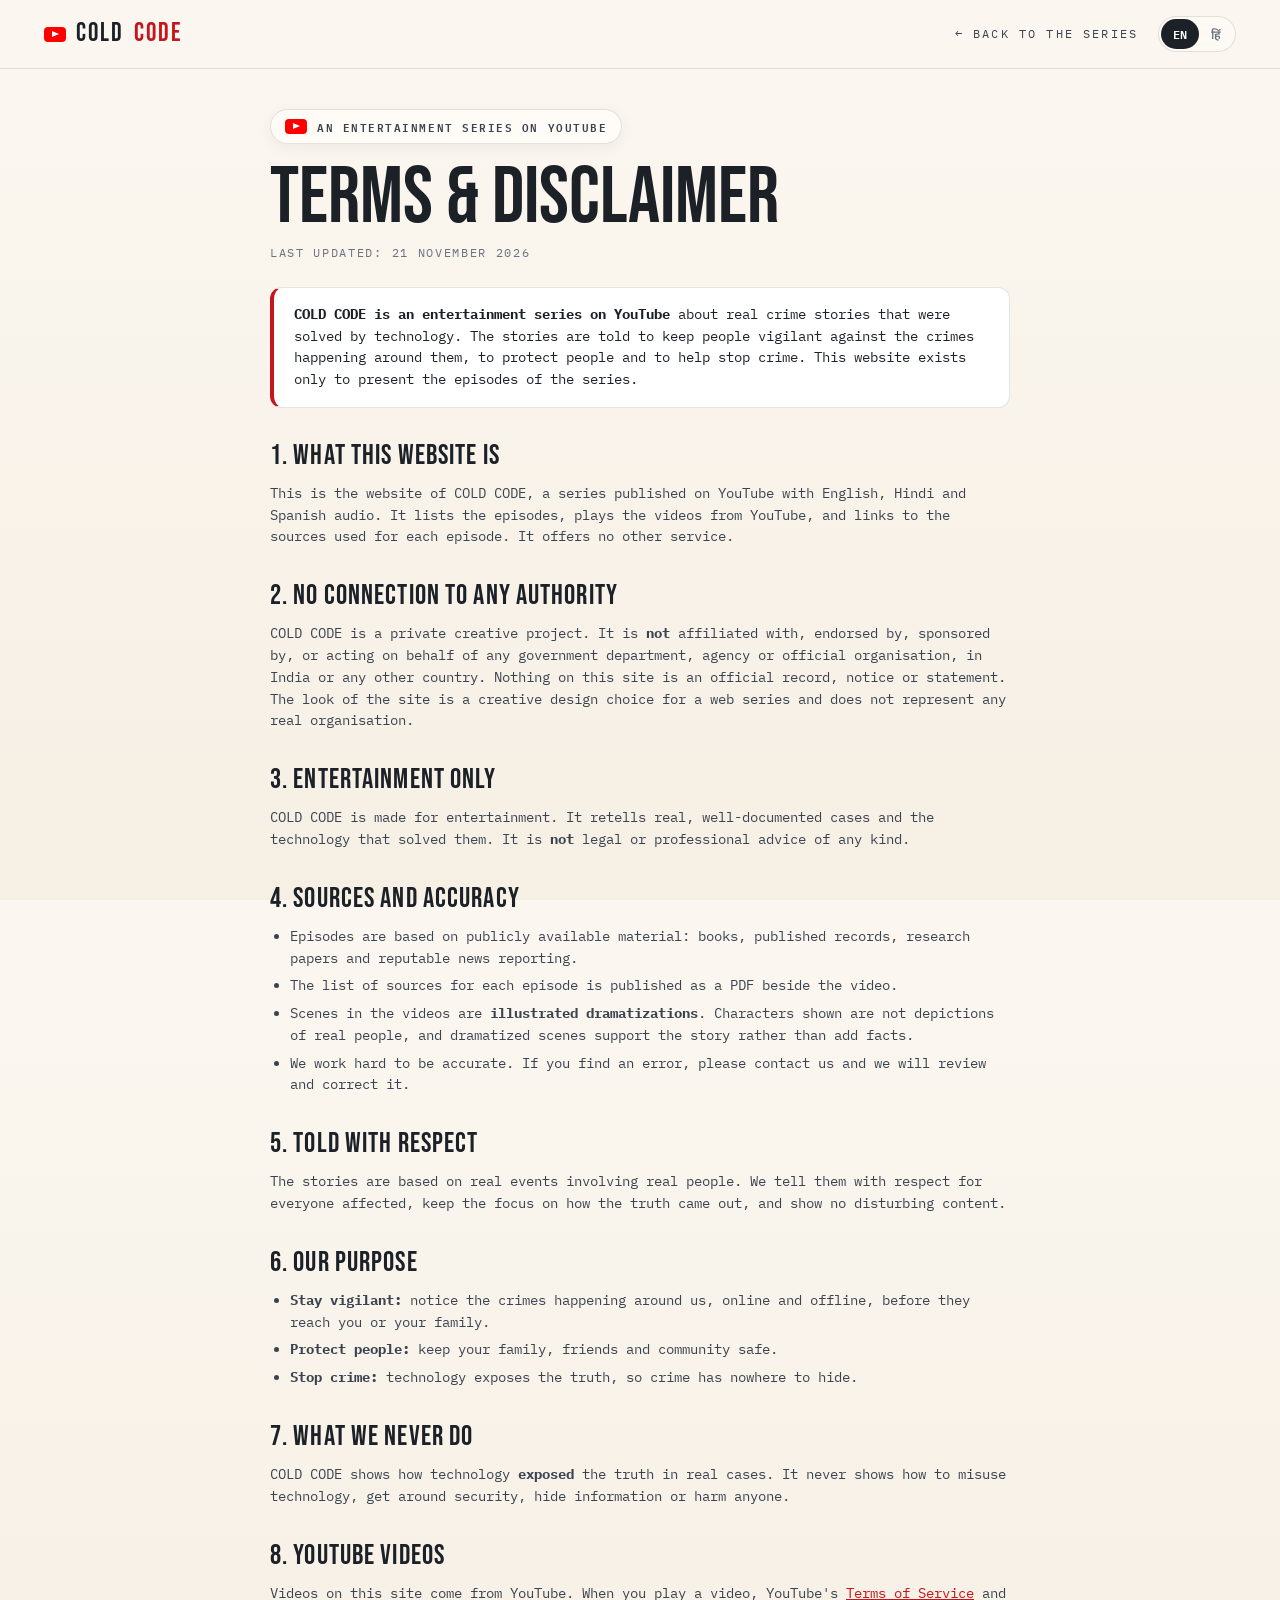
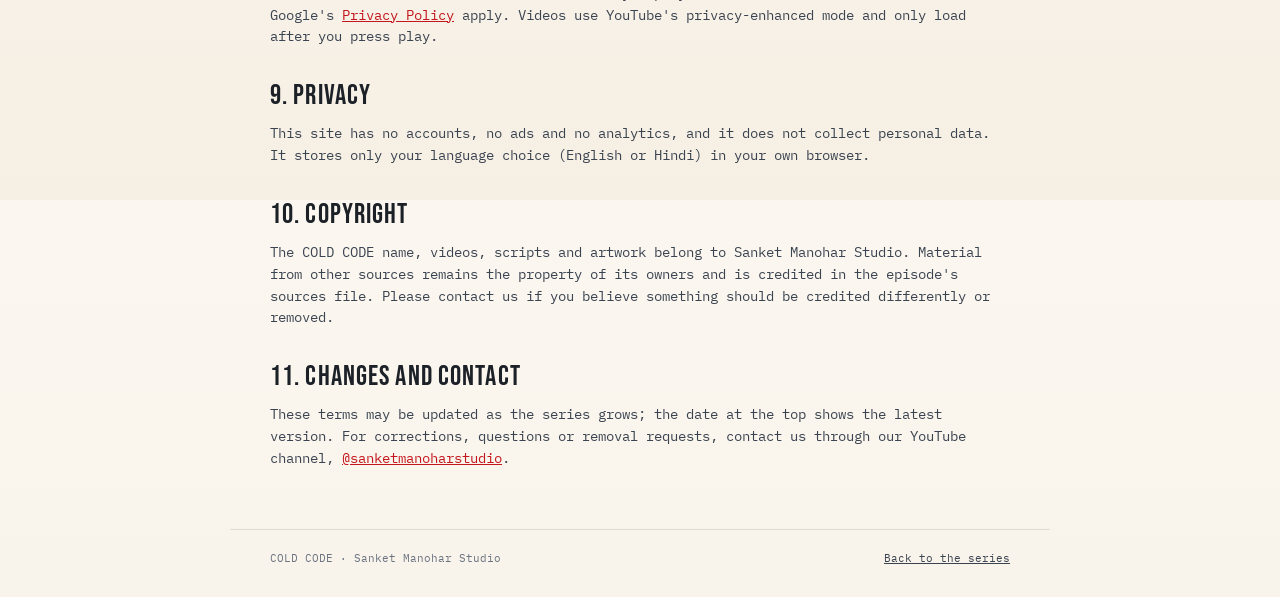
==== commit 62ab548c: "V2.0" ====
--- a/terms.html
+++ b/terms.html
@@ -3,143 +3,139 @@
 <head>
   <meta charset="UTF-8" />
   <meta name="viewport" content="width=device-width, initial-scale=1.0" />
-  <title>Terms &amp; Disclaimer — COLD CODE (YouTube Series)</title>
-  <meta name="description" content="Terms and disclaimer for COLD CODE, an independent educational YouTube series about technology." />
-  <meta name="theme-color" content="#0b0d0b" />
+  <title>Terms &amp; Disclaimer — COLD CODE</title>
+  <meta name="description" content="Terms and disclaimer for COLD CODE, an entertainment series on YouTube about real crime stories solved by technology." />
+  <meta name="theme-color" content="#f6efe4" />
   <link rel="preconnect" href="https://fonts.googleapis.com" />
   <link rel="preconnect" href="https://fonts.gstatic.com" crossorigin />
-  <link href="https://fonts.googleapis.com/css2?family=Bebas+Neue&family=Special+Elite&family=IBM+Plex+Mono:wght@400;600&family=Noto+Sans+Devanagari:wght@400;700&display=swap" rel="stylesheet" />
+  <link href="https://fonts.googleapis.com/css2?family=Bebas+Neue&family=Special+Elite&family=IBM+Plex+Mono:wght@400;600&family=Noto+Sans+Devanagari:wght@400;600;700&display=swap" rel="stylesheet" />
   <link rel="stylesheet" href="assets/css/style.css" />
 </head>
-<body>
-  <div class="vignette" aria-hidden="true"></div>
+<body class="page">
 
-  <header class="nav scrolled">
-    <a href="index.html" class="nav-logo"><span class="yt-dot">▶</span>COLD<b>CODE</b></a>
-    <nav class="nav-links">
-      <a href="index.html#episodes"><span lang="en">Episodes</span><span lang="hi">एपिसोड</span></a>
-      <a href="index.html#about"><span lang="en">About</span><span lang="hi">परिचय</span></a>
-    </nav>
-    <div class="nav-right">
+  <header class="bar">
+    <a href="./" class="logo"><span class="yt-icon" aria-hidden="true"></span>COLD<b>CODE</b></a>
+    <nav class="bar-nav">
+      <a class="link" href="./"><span lang="en">← Back to the series</span><span lang="hi">← सीरीज़ पर वापस</span></a>
       <div class="lang-switch" role="group" aria-label="Language">
         <button data-lang="en" class="active">EN</button>
         <button data-lang="hi">हिं</button>
       </div>
-    </div>
+    </nav>
   </header>
 
   <main class="terms">
 
     <!-- ════════ ENGLISH ════════ -->
     <article lang="en">
-      <p class="series-badge"><span class="yt-icon" aria-hidden="true"></span>A YouTube documentary series</p>
+      <p class="badge"><span class="yt-icon" aria-hidden="true"></span>An entertainment series on YouTube</p>
       <h1>Terms &amp; Disclaimer</h1>
-      <p class="updated">LAST UPDATED: 17 NOVEMBER 2026</p>
+      <p class="updated">LAST UPDATED: 21 NOVEMBER 2026</p>
 
       <div class="notice">
-        <strong>COLD CODE is a YouTube web series.</strong> It is an independent, educational and informational series about real historical mysteries that were solved with the help of technology and inventions. Its motto is simple: <strong>learn technology, stay alert, and stay safe in the digital age.</strong> This website exists only to present the episodes of that series.
+        <strong>COLD CODE is an entertainment series on YouTube</strong> about real crime stories that were solved by technology. The stories are told to keep people vigilant against the crimes happening around them, to protect people and to help stop crime. This website exists only to present the episodes of the series.
       </div>
 
       <h2>1. What this website is</h2>
-      <p>This is the companion website of COLD CODE, a documentary series published on YouTube in English and Hindi. It lists the episodes, embeds the videos from YouTube, and links to the reference sources used for each episode. It offers no other service.</p>
+      <p>This is the website of COLD CODE, a series published on YouTube with English, Hindi and Spanish audio. It lists the episodes, plays the videos from YouTube, and links to the sources used for each episode. It offers no other service.</p>
 
       <h2>2. No connection to any authority</h2>
-      <p>COLD CODE is a private creative project. It is <strong>not</strong> affiliated with, endorsed by, sponsored by, or acting on behalf of any government department, agency or official organisation, in India or any other country. Nothing on this site is an official record, notice or statement. The visual style of the site (film grain, folders, typewriter text) is a creative design choice for a TV-style series and does not represent any real organisation.</p>
+      <p>COLD CODE is a private creative project. It is <strong>not</strong> affiliated with, endorsed by, sponsored by, or acting on behalf of any government department, agency or official organisation, in India or any other country. Nothing on this site is an official record, notice or statement. The look of the site is a creative design choice for a web series and does not represent any real organisation.</p>
 
-      <h2>3. Educational purpose only</h2>
-      <p>The series is made to show how science and technology, such as radio, file metadata or DNA science, brought out the truth in real historical cases, and to help viewers understand technology well enough to recognise online fraud and digital risks. It is general information and entertainment, and it is <strong>not</strong> legal or professional advice.</p>
+      <h2>3. Entertainment only</h2>
+      <p>COLD CODE is made for entertainment. It retells real, well-documented cases and the technology that solved them. It is <strong>not</strong> legal or professional advice of any kind.</p>
 
       <h2>4. Sources and accuracy</h2>
       <ul>
-        <li>Episodes are based on publicly available material: books, published records, academic papers and reputable news reporting.</li>
-        <li>The reference list for each episode is published as a PDF beside the video.</li>
-        <li>Scenes in the videos are <strong>AI-illustrated dramatizations</strong>. Characters shown are not depictions of real people, and dramatized scenes illustrate the story rather than add facts.</li>
-        <li>We try hard to be accurate. If you find an error, please contact us and we will review and correct it.</li>
+        <li>Episodes are based on publicly available material: books, published records, research papers and reputable news reporting.</li>
+        <li>The list of sources for each episode is published as a PDF beside the video.</li>
+        <li>Scenes in the videos are <strong>illustrated dramatizations</strong>. Characters shown are not depictions of real people, and dramatized scenes support the story rather than add facts.</li>
+        <li>We work hard to be accurate. If you find an error, please contact us and we will review and correct it.</li>
       </ul>
 
       <h2>5. Told with respect</h2>
-      <p>The stories are based on real events involving real people. We tell them with respect for everyone affected, keep the focus on the science and technology, and show no disturbing content.</p>
+      <p>The stories are based on real events involving real people. We tell them with respect for everyone affected, keep the focus on how the truth came out, and show no disturbing content.</p>
 
-      <h2>6. Our motto</h2>
+      <h2>6. Our purpose</h2>
       <ul>
-        <li><strong>Learn technology:</strong> understand how everyday tech such as files, phones and data really works.</li>
-        <li><strong>Stay alert:</strong> recognise online fraud, fake messages and digital scams.</li>
-        <li><strong>Stay safe:</strong> use technology wisely to protect yourself and your family.</li>
+        <li><strong>Stay vigilant:</strong> notice the crimes happening around us, online and offline, before they reach you or your family.</li>
+        <li><strong>Protect people:</strong> keep your family, friends and community safe.</li>
+        <li><strong>Stop crime:</strong> technology exposes the truth, so crime has nowhere to hide.</li>
       </ul>
 
       <h2>7. What we never do</h2>
-      <p>COLD CODE explains how technology <strong>reveals</strong> the truth. It never teaches how to misuse technology, bypass security, hide information or harm anyone. Technical topics are explained only at the level needed for general awareness and safety.</p>
+      <p>COLD CODE shows how technology <strong>exposed</strong> the truth in real cases. It never shows how to misuse technology, get around security, hide information or harm anyone.</p>
 
       <h2>8. YouTube videos</h2>
-      <p>Videos on this site are embedded from YouTube. When you play a video, YouTube's <a href="https://www.youtube.com/t/terms" target="_blank" rel="noopener">Terms of Service</a> and Google's <a href="https://policies.google.com/privacy" target="_blank" rel="noopener">Privacy Policy</a> apply. Videos use YouTube's privacy-enhanced mode and only load after you click play.</p>
+      <p>Videos on this site come from YouTube. When you play a video, YouTube's <a href="https://www.youtube.com/t/terms" target="_blank" rel="noopener">Terms of Service</a> and Google's <a href="https://policies.google.com/privacy" target="_blank" rel="noopener">Privacy Policy</a> apply. Videos use YouTube's privacy-enhanced mode and only load after you press play.</p>
 
       <h2>9. Privacy</h2>
       <p>This site has no accounts, no ads and no analytics, and it does not collect personal data. It stores only your language choice (English or Hindi) in your own browser.</p>
 
       <h2>10. Copyright</h2>
-      <p>The COLD CODE name, videos, scripts and artwork belong to Sanket Manohar Studio. Material quoted from other sources remains the property of its owners and is credited in the episode's reference file. Please contact us if you believe something should be credited differently or removed.</p>
+      <p>The COLD CODE name, videos, scripts and artwork belong to Sanket Manohar Studio. Material from other sources remains the property of its owners and is credited in the episode's sources file. Please contact us if you believe something should be credited differently or removed.</p>
 
       <h2>11. Changes and contact</h2>
-      <p>These terms may be updated as the series grows; the date at the top shows the latest version. For corrections, questions or takedown requests, contact us through our YouTube channel, <a href="https://www.youtube.com/@sanketmanoharstudio" target="_blank" rel="noopener">@sanketmanoharstudio</a>.</p>
+      <p>These terms may be updated as the series grows; the date at the top shows the latest version. For corrections, questions or removal requests, contact us through our YouTube channel, <a href="https://www.youtube.com/@sanketmanoharstudio" target="_blank" rel="noopener">@sanketmanoharstudio</a>.</p>
     </article>
 
     <!-- ════════ हिन्दी ════════ -->
     <article lang="hi">
-      <p class="series-badge"><span class="yt-icon" aria-hidden="true"></span>YouTube डॉक्यूमेंट्री सीरीज़</p>
+      <p class="badge"><span class="yt-icon" aria-hidden="true"></span>YouTube पर एक मनोरंजन सीरीज़</p>
       <h1>नियम, शर्तें और अस्वीकरण</h1>
-      <p class="updated">अंतिम अपडेट: 17 नवंबर 2026</p>
+      <p class="updated">अंतिम अपडेट: 21 नवंबर 2026</p>
 
       <div class="notice">
-        <strong>COLD CODE एक YouTube वेब सीरीज़ है।</strong> यह एक स्वतंत्र, शैक्षिक और जानकारी देने वाली डॉक्यूमेंट्री सीरीज़ है, जो उन असली ऐतिहासिक रहस्यों के बारे में है जिन्हें तकनीक और आविष्कारों की मदद से सुलझाया गया। इसका मक़सद सीधा है: <strong>टेक्नोलॉजी सीखिए, सतर्क रहिए, और डिजिटल दौर में सुरक्षित रहिए।</strong> यह वेबसाइट केवल इसी सीरीज़ के एपिसोड दिखाने के लिए है।
+        <strong>COLD CODE, YouTube पर एक मनोरंजन सीरीज़ है</strong>, उन असली अपराध कहानियों के बारे में जिन्हें टेक्नोलॉजी ने सुलझाया। ये कहानियाँ इसलिए बताई जाती हैं ताकि लोग अपने आसपास हो रहे अपराधों के प्रति सतर्क रहें, लोगों की रक्षा करें और अपराध रोकने में मदद करें। यह वेबसाइट केवल इसी सीरीज़ के एपिसोड दिखाने के लिए है।
       </div>
 
       <h2>1. यह वेबसाइट क्या है</h2>
-      <p>यह COLD CODE की वेबसाइट है, जो YouTube पर English और हिन्दी में प्रकाशित एक डॉक्यूमेंट्री सीरीज़ है। यहाँ एपिसोड की सूची है, YouTube के वीडियो दिखाए जाते हैं, और हर एपिसोड में इस्तेमाल हुए स्रोतों के लिंक दिए जाते हैं। इसके अलावा यह कोई और सेवा नहीं देती।</p>
+      <p>यह COLD CODE की वेबसाइट है, जो YouTube पर English, हिन्दी और Spanish ऑडियो के साथ प्रकाशित एक सीरीज़ है। यहाँ एपिसोड की सूची है, YouTube के वीडियो चलते हैं, और हर एपिसोड के स्रोतों के लिंक दिए जाते हैं। इसके अलावा यह कोई और सेवा नहीं देती।</p>
 
       <h2>2. किसी भी सरकारी संस्था से कोई संबंध नहीं</h2>
-      <p>COLD CODE एक निजी रचनात्मक प्रोजेक्ट है। इसका भारत या किसी अन्य देश की किसी भी सरकारी विभाग, एजेंसी या आधिकारिक संगठन से <strong>कोई संबंध नहीं</strong> है, न ही यह उनके द्वारा समर्थित, प्रायोजित है या उनकी ओर से काम करता है। इस साइट पर कुछ भी आधिकारिक रिकॉर्ड, सूचना या बयान नहीं है। साइट का डिज़ाइन (फ़िल्म ग्रेन, फ़ोल्डर, टाइपराइटर अक्षर) एक टीवी-सीरीज़ जैसी रचनात्मक शैली है और किसी असली संगठन को नहीं दर्शाता।</p>
+      <p>COLD CODE एक निजी रचनात्मक प्रोजेक्ट है। इसका भारत या किसी अन्य देश के किसी भी सरकारी विभाग, एजेंसी या आधिकारिक संगठन से <strong>कोई संबंध नहीं</strong> है, न ही यह उनके द्वारा समर्थित, प्रायोजित है या उनकी ओर से काम करता है। इस साइट पर कुछ भी आधिकारिक रिकॉर्ड, सूचना या बयान नहीं है। साइट का डिज़ाइन एक वेब सीरीज़ की रचनात्मक शैली है और किसी असली संगठन को नहीं दर्शाता।</p>
 
-      <h2>3. केवल शैक्षिक उद्देश्य</h2>
-      <p>यह सीरीज़ यह दिखाने के लिए बनाई गई है कि रेडियो, फ़ाइल मेटाडेटा या डीएनए विज्ञान जैसी तकनीक ने असली ऐतिहासिक केसों में सच कैसे सामने लाया, और दर्शकों को टेक्नोलॉजी इतनी समझाना है कि वो ऑनलाइन धोखाधड़ी और डिजिटल ख़तरों को पहचान सकें। यह सामान्य जानकारी और मनोरंजन है, और यह कोई क़ानूनी या पेशेवर सलाह <strong>नहीं</strong> है।</p>
+      <h2>3. केवल मनोरंजन</h2>
+      <p>COLD CODE मनोरंजन के लिए बनाई गई है। यह असली, अच्छी तरह दर्ज केसों और उन्हें सुलझाने वाली टेक्नोलॉजी की कहानी फिर से बताती है। यह किसी भी तरह की क़ानूनी या पेशेवर सलाह <strong>नहीं</strong> है।</p>
 
       <h2>4. स्रोत और सटीकता</h2>
       <ul>
         <li>एपिसोड सार्वजनिक रूप से उपलब्ध सामग्री पर आधारित हैं: किताबें, प्रकाशित रिकॉर्ड, शोध-पत्र और विश्वसनीय समाचार रिपोर्ट।</li>
-        <li>हर एपिसोड की रेफ़रेंस सूची वीडियो के साथ PDF के रूप में प्रकाशित की जाती है।</li>
-        <li>वीडियो के दृश्य <strong>AI से बनाए गए नाटकीय चित्रण</strong> हैं। दिखाए गए पात्र असली लोगों का चित्रण नहीं हैं, और ये दृश्य कहानी समझाने के लिए हैं, नए तथ्य जोड़ने के लिए नहीं।</li>
+        <li>हर एपिसोड के स्रोतों की सूची वीडियो के साथ PDF के रूप में प्रकाशित की जाती है।</li>
+        <li>वीडियो के दृश्य <strong>चित्रित नाटकीय रूपांतरण</strong> हैं। दिखाए गए पात्र असली लोगों का चित्रण नहीं हैं, और ये दृश्य कहानी का साथ देते हैं, नए तथ्य नहीं जोड़ते।</li>
         <li>हम सटीक रहने की पूरी कोशिश करते हैं। अगर आपको कोई ग़लती मिले, तो हमसे संपर्क करें; हम उसकी समीक्षा करके सुधार करेंगे।</li>
       </ul>
 
       <h2>5. सम्मान के साथ</h2>
-      <p>ये कहानियाँ असली लोगों से जुड़ी असली घटनाओं पर आधारित हैं। हम इन्हें सभी प्रभावित लोगों के प्रति सम्मान के साथ बताते हैं, ध्यान विज्ञान और तकनीक पर रखते हैं, और कोई विचलित करने वाली सामग्री नहीं दिखाते।</p>
+      <p>ये कहानियाँ असली लोगों से जुड़ी असली घटनाओं पर आधारित हैं। हम इन्हें सभी प्रभावित लोगों के प्रति सम्मान के साथ बताते हैं, ध्यान इस पर रखते हैं कि सच कैसे सामने आया, और कोई विचलित करने वाली सामग्री नहीं दिखाते।</p>
 
       <h2>6. हमारा मक़सद</h2>
       <ul>
-        <li><strong>टेक्नोलॉजी सीखिए:</strong> समझिए कि फ़ाइलें, फ़ोन और डेटा जैसी रोज़ की टेक्नोलॉजी असल में कैसे काम करती है।</li>
-        <li><strong>सतर्क रहिए:</strong> ऑनलाइन धोखाधड़ी, फ़र्ज़ी मैसेज और डिजिटल स्कैम को पहचानिए।</li>
-        <li><strong>सुरक्षित रहिए:</strong> टेक्नोलॉजी का समझदारी से इस्तेमाल करके ख़ुद को और अपने परिवार को सुरक्षित रखिए।</li>
+        <li><strong>सतर्क रहिए:</strong> अपने आसपास, ऑनलाइन और ऑफ़लाइन, हो रहे अपराधों को पहचानिए, इससे पहले कि वो आप या आपके परिवार तक पहुँचें।</li>
+        <li><strong>लोगों की रक्षा कीजिए:</strong> अपने परिवार, दोस्तों और समाज को सुरक्षित रखिए।</li>
+        <li><strong>अपराध रोकिए:</strong> टेक्नोलॉजी सच सामने ले आती है, ताकि अपराध कहीं छिप न सके।</li>
       </ul>
 
       <h2>7. हम क्या कभी नहीं करते</h2>
-      <p>COLD CODE बताती है कि टेक्नोलॉजी सच को <strong>कैसे सामने लाती</strong> है। यह कभी नहीं सिखाती कि टेक्नोलॉजी का ग़लत इस्तेमाल कैसे करें, सुरक्षा कैसे तोड़ें, जानकारी कैसे छिपाएँ या किसी को नुकसान कैसे पहुँचाएँ। तकनीकी विषय केवल उतने ही समझाए जाते हैं जितने सामान्य जागरूकता और सुरक्षा के लिए ज़रूरी हैं।</p>
+      <p>COLD CODE दिखाती है कि असली केसों में टेक्नोलॉजी ने सच को <strong>कैसे सामने लाया</strong>। यह कभी नहीं दिखाती कि टेक्नोलॉजी का ग़लत इस्तेमाल कैसे करें, सुरक्षा कैसे तोड़ें, जानकारी कैसे छिपाएँ या किसी को नुकसान कैसे पहुँचाएँ।</p>
 
       <h2>8. YouTube वीडियो</h2>
-      <p>इस साइट के वीडियो YouTube से एम्बेड किए गए हैं। वीडियो चलाने पर YouTube की <a href="https://www.youtube.com/t/terms" target="_blank" rel="noopener">सेवा की शर्तें</a> और Google की <a href="https://policies.google.com/privacy" target="_blank" rel="noopener">गोपनीयता नीति</a> लागू होती हैं। वीडियो YouTube के प्राइवेसी-एन्हांस्ड मोड में चलते हैं और केवल प्ले दबाने पर ही लोड होते हैं।</p>
+      <p>इस साइट के वीडियो YouTube से आते हैं। वीडियो चलाने पर YouTube की <a href="https://www.youtube.com/t/terms" target="_blank" rel="noopener">सेवा की शर्तें</a> और Google की <a href="https://policies.google.com/privacy" target="_blank" rel="noopener">गोपनीयता नीति</a> लागू होती हैं। वीडियो YouTube के प्राइवेसी-एन्हांस्ड मोड में चलते हैं और केवल प्ले दबाने पर ही लोड होते हैं।</p>
 
       <h2>9. गोपनीयता</h2>
       <p>इस साइट पर कोई अकाउंट, विज्ञापन या एनालिटिक्स नहीं है, और यह कोई निजी जानकारी इकट्ठा नहीं करती। यह केवल आपकी भाषा की पसंद (English या हिन्दी) आपके अपने ब्राउज़र में सेव करती है।</p>
 
       <h2>10. कॉपीराइट</h2>
-      <p>COLD CODE नाम, वीडियो, स्क्रिप्ट और आर्टवर्क Sanket Manohar Studio के हैं। अन्य स्रोतों से ली गई सामग्री उनके मालिकों की है और एपिसोड की रेफ़रेंस फ़ाइल में उसका श्रेय दिया गया है। अगर आपको लगता है कि किसी सामग्री का श्रेय अलग तरह से दिया जाना चाहिए या उसे हटाया जाना चाहिए, तो हमसे संपर्क करें।</p>
+      <p>COLD CODE नाम, वीडियो, स्क्रिप्ट और आर्टवर्क Sanket Manohar Studio के हैं। अन्य स्रोतों की सामग्री उनके मालिकों की है और एपिसोड की स्रोत फ़ाइल में उसका श्रेय दिया गया है। अगर आपको लगता है कि किसी सामग्री का श्रेय अलग तरह से दिया जाना चाहिए या उसे हटाया जाना चाहिए, तो हमसे संपर्क करें।</p>
 
       <h2>11. बदलाव और संपर्क</h2>
       <p>सीरीज़ के बढ़ने के साथ ये नियम अपडेट हो सकते हैं; ऊपर दी गई तारीख़ नवीनतम संस्करण दिखाती है। सुधार, सवाल या सामग्री हटाने के अनुरोध के लिए हमारे YouTube चैनल <a href="https://www.youtube.com/@sanketmanoharstudio" target="_blank" rel="noopener">@sanketmanoharstudio</a> के ज़रिए संपर्क करें।</p>
     </article>
   </main>
 
-  <footer class="footer">
-    <div class="footer-line"><span class="yt-dot">▶</span> COLD CODE</div>
-    <div class="footer-links"><a href="index.html">← <span lang="en">Back to episodes</span><span lang="hi">एपिसोड पर वापस</span></a></div>
+  <footer class="foot">
+    <p>COLD CODE · Sanket Manohar Studio</p>
+    <p><a href="./"><span lang="en">Back to the series</span><span lang="hi">सीरीज़ पर वापस</span></a></p>
   </footer>
 
   <script>
@@ -150,7 +146,7 @@
         document.documentElement.lang = l;
         document.body.classList.toggle("lang-hi", l === "hi");
         document.querySelectorAll(".lang-switch button").forEach(function (b) { b.classList.toggle("active", b.dataset.lang === l); });
-        document.querySelectorAll(".nav [lang], .footer [lang]").forEach(function (s) { s.style.display = s.getAttribute("lang") === l ? "" : "none"; });
+        document.querySelectorAll(".bar [lang], .foot [lang]").forEach(function (s) { s.style.display = s.getAttribute("lang") === l ? "" : "none"; });
         set("cc_lang", l);
       }
       document.querySelectorAll(".lang-switch button").forEach(function (b) { b.addEventListener("click", function () { apply(b.dataset.lang); }); });
--- a/assets/css/style.css
+++ b/assets/css/style.css
@@ -1,394 +1,283 @@
 /* ═══════════════════════════════════════════════════════════
-   COLD CODE — case-file aesthetic
-   palette: interrogation-room green, manila, blood red, fluorescent
+   COLD CODE — misty morning theme
+   One screen, light and airy, with a quiet suspense.
    ═══════════════════════════════════════════════════════════ */
 :root {
-  --ink: #0b0d0b;
-  --ink-2: #121612;
-  --ink-3: #1b211b;
-  --fog: #8f9a88;
-  --paper: #d9d2b8;
-  --paper-2: #c9bf9c;
-  --manila: #c4a465;
-  --manila-dark: #9c7f45;
-  --red: #b3121b;
-  --red-glow: #ff2a35;
-  --amber: #e8b04a;
-  --line: rgba(217, 210, 184, 0.12);
-  --f-display: "Bebas Neue", "Tiro Devanagari Hindi", Impact, sans-serif;
-  --f-type: "Special Elite", "Tiro Devanagari Hindi", "Courier New", monospace;
+  --ink: #1c2128;
+  --ink-2: #3a4350;
+  --muted: #6b7380;
+  --paper: #f6efe4;
+  --glass: rgba(255, 252, 247, .62);
+  --glass-strong: rgba(255, 252, 247, .86);
+  --line: rgba(28, 33, 40, .12);
+  --red: #c4161c;
+  --red-2: #e0262c;
+  --amber: #d8892b;
+  --sky: #9fb4c8;
+  --f-display: "Bebas Neue", "Noto Sans Devanagari", Impact, sans-serif;
+  --f-type: "Special Elite", "Noto Sans Devanagari", "Courier New", monospace;
   --f-mono: "IBM Plex Mono", "Noto Sans Devanagari", ui-monospace, monospace;
-  --f-body: "IBM Plex Mono", "Noto Sans Devanagari", ui-monospace, monospace;
   --ease: cubic-bezier(.2, .8, .2, 1);
-  --mx: 50%;
-  --my: 40%;
+  --gx: 30%;
+  --gy: 40%;
 }
 
 * { box-sizing: border-box; margin: 0; padding: 0; }
-html { scroll-behavior: smooth; }
+html, body { height: 100%; }
 body {
-  background: var(--ink);
-  color: var(--paper);
-  font-family: var(--f-body);
-  font-size: 15px;
-  line-height: 1.65;
-  overflow-x: hidden;
-  cursor: crosshair;
-}
-body.lang-hi { --f-body: "Noto Sans Devanagari", "IBM Plex Mono", sans-serif; }
-body.lang-hi .hero-tagline,
-body.lang-hi .modal-summary,
-body.lang-hi .dossier p { font-size: 1.05em; }
-body.locked { overflow: hidden; }
+  background: var(--paper);
+  color: var(--ink);
+  font-family: var(--f-mono);
+  font-size: 14px;
+  line-height: 1.55;
+  -webkit-font-smoothing: antialiased;
+}
+body.lang-hi { --f-mono: "Noto Sans Devanagari", "IBM Plex Mono", sans-serif; }
 a { color: inherit; }
-img { display: block; max-width: 100%; }
-::selection { background: var(--red); color: var(--paper); }
-.mono { font-family: var(--f-mono); }
-.small { font-size: 12px; letter-spacing: .12em; color: var(--fog); }
-
-/* ── atmosphere ──────────────────────────────────────────── */
-#grain {
-  position: fixed; inset: 0; width: 100%; height: 100%;
-  pointer-events: none; z-index: 90; opacity: .07; mix-blend-mode: screen;
-}
-.scanlines {
-  position: fixed; inset: 0; pointer-events: none; z-index: 89;
-  background: repeating-linear-gradient(to bottom, rgba(0,0,0,.18) 0 1px, transparent 1px 3px);
-  animation: scan 8s linear infinite;
-}
-@keyframes scan { to { background-position: 0 100px; } }
-.vignette {
-  position: fixed; inset: 0; pointer-events: none; z-index: 88;
-  background: radial-gradient(ellipse at center, transparent 45%, rgba(0,0,0,.75) 100%);
-}
-
-/* ── intro boot sequence ─────────────────────────────────── */
+button { font: inherit; color: inherit; }
+::selection { background: var(--red); color: #fff; }
+
+/* ── one screen, no page scroll ─────────────────────────── */
+body.home { overflow: hidden; }
+.app {
+  position: relative; z-index: 2; height: 100vh; height: 100dvh;
+  display: grid; grid-template-rows: auto 1fr auto auto;
+  padding: 0 clamp(16px, 3.4vw, 56px);
+}
+
+/* ── background scene ───────────────────────────────────── */
+.scene { position: fixed; inset: 0; z-index: 0; overflow: hidden; pointer-events: none; }
+.scene-img {
+  position: absolute; inset: -4%;
+  background: url("../img/morning.jpg") center 60% / cover no-repeat;
+  background-image: image-set(url("../img/morning.webp") type("image/webp"), url("../img/morning.jpg") type("image/jpeg"));
+  animation: kenburns 40s ease-in-out infinite alternate;
+  transform-origin: 70% 40%;
+}
+@keyframes kenburns { from { transform: scale(1) translate(0, 0); } to { transform: scale(1.08) translate(-1.5%, -1%); } }
+.sun {
+  position: absolute; left: 71.5%; top: 34%; width: 34vmin; height: 34vmin; border-radius: 50%;
+  transform: translate(-50%, -50%);
+  background: radial-gradient(circle, rgba(255, 236, 196, .85) 0%, rgba(255, 214, 160, .35) 30%, transparent 65%);
+  mix-blend-mode: screen; animation: sun 7s ease-in-out infinite;
+}
+@keyframes sun { 50% { transform: translate(-50%, -50%) scale(1.15); opacity: .75; } }
+.fog {
+  position: absolute; left: -50%; width: 200%; height: 45%;
+  background:
+    radial-gradient(ellipse 30% 60% at 20% 50%, rgba(255,255,255,.75), transparent 70%),
+    radial-gradient(ellipse 25% 55% at 55% 45%, rgba(255,250,244,.65), transparent 70%),
+    radial-gradient(ellipse 30% 60% at 85% 55%, rgba(255,255,255,.7), transparent 70%);
+  filter: blur(18px); opacity: .7;
+}
+.fog-1 { bottom: 4%; animation: drift 60s linear infinite; }
+.fog-2 { bottom: 22%; opacity: .45; animation: drift 90s linear infinite reverse; }
+.fog-3 { bottom: -12%; height: 40%; opacity: .85; animation: drift 75s linear infinite; }
+@keyframes drift { from { transform: translateX(0); } to { transform: translateX(25%); } }
+.wash { /* keeps the left side bright and readable */
+  position: absolute; inset: 0;
+  background:
+    linear-gradient(90deg, rgba(250, 245, 237, .92) 0%, rgba(250, 245, 237, .72) 32%, rgba(250, 245, 237, .12) 60%, transparent 75%),
+    linear-gradient(0deg, rgba(250, 245, 237, .85) 0%, transparent 28%);
+}
+.glow {
+  position: absolute; inset: 0;
+  background: radial-gradient(circle 320px at var(--gx) var(--gy), rgba(255, 228, 184, .35), transparent 70%);
+  mix-blend-mode: soft-light;
+}
+#grain { position: absolute; inset: 0; width: 100%; height: 100%; opacity: .05; mix-blend-mode: multiply; }
+
+/* ── intro: fog lifts ───────────────────────────────────── */
 #intro {
-  position: fixed; inset: 0; z-index: 200; background: #000;
-  display: flex; flex-direction: column; align-items: center; justify-content: center; gap: 28px;
-  font-family: var(--f-mono); color: var(--paper);
-  transition: opacity .9s var(--ease), visibility .9s;
-}
-#intro.done { opacity: 0; visibility: hidden; }
-.intro-pre, .intro-post { font-family: var(--f-type); letter-spacing: .3em; text-transform: uppercase; color: var(--paper-2); font-size: clamp(11px, 1.4vw, 15px); opacity: 0; }
-.intro-post { color: var(--amber); }
-#intro.play .intro-pre { animation: rise .9s .2s var(--ease) forwards; }
-#intro.play .intro-logo { animation: logoSlam 1.1s .7s var(--ease) forwards; }
-#intro.play .intro-post { animation: rise .9s 1.6s var(--ease) forwards; }
-@keyframes rise { from { opacity: 0; transform: translateY(14px); letter-spacing: .6em; } to { opacity: 1; transform: none; } }
-.intro-logo {
-  font-family: var(--f-display); font-size: clamp(64px, 14vw, 180px); color: var(--paper);
-  letter-spacing: .04em; opacity: 0; transform: scale(1.4); filter: blur(12px);
-}
-.intro-logo.show { animation: logoSlam 1.1s var(--ease) forwards; }
-@keyframes logoSlam {
-  0% { opacity: 0; transform: scale(1.4); filter: blur(12px); }
-  55% { opacity: 1; transform: scale(.98); filter: blur(0); }
-  62% { transform: scale(1.01) translateX(-4px); }
-  70% { transform: scale(1) translateX(3px); }
-  100% { opacity: 1; transform: scale(1); filter: blur(0); }
-}
-.intro-skip {
-  position: absolute; bottom: 28px; right: 28px; background: none; border: 1px solid var(--line);
-  color: var(--fog); font: 12px var(--f-mono); letter-spacing: .2em; padding: 8px 14px; cursor: pointer;
-}
-.intro-skip:hover { background: var(--paper); color: #000; }
-
-/* ── glitch text ─────────────────────────────────────────── */
-.glitch { position: relative; }
-.glitch::before, .glitch::after {
-  content: attr(data-text); position: absolute; inset: 0; pointer-events: none;
-}
-.glitch::before { color: var(--red-glow); mix-blend-mode: screen; animation: glitchA 3.2s infinite steps(1); }
-.glitch::after { color: #3cf; mix-blend-mode: screen; animation: glitchB 2.7s infinite steps(1); opacity: .7; }
-@keyframes glitchA {
-  0%, 88%, 100% { clip-path: inset(0 0 100% 0); transform: none; }
-  89% { clip-path: inset(10% 0 60% 0); transform: translate(-6px, 2px); }
-  92% { clip-path: inset(55% 0 20% 0); transform: translate(5px, -1px); }
-  95% { clip-path: inset(30% 0 45% 0); transform: translate(-3px, 0); }
-}
-@keyframes glitchB {
-  0%, 84%, 100% { clip-path: inset(0 0 100% 0); transform: none; }
-  85% { clip-path: inset(70% 0 5% 0); transform: translate(6px, 1px); }
-  88% { clip-path: inset(15% 0 70% 0); transform: translate(-5px, -2px); }
-}
-
-/* ── nav ─────────────────────────────────────────────────── */
-.nav {
-  position: fixed; top: 0; left: 0; right: 0; z-index: 50;
-  display: flex; align-items: center; justify-content: space-between; gap: 20px;
-  padding: 16px clamp(16px, 4vw, 48px);
-  background: linear-gradient(to bottom, rgba(11,13,11,.95), rgba(11,13,11,0));
-  transition: background .4s, padding .4s;
-}
-.nav.scrolled { background: rgba(11,13,11,.92); backdrop-filter: blur(8px); padding-block: 10px; border-bottom: 1px solid var(--line); }
-.nav-logo { font-family: var(--f-display); font-size: 26px; letter-spacing: .08em; text-decoration: none; display: flex; align-items: center; gap: 10px; }
-.nav-logo b { color: var(--red); font-weight: 400; }
-.dot-rec { width: 9px; height: 9px; border-radius: 50%; background: var(--red-glow); box-shadow: 0 0 10px var(--red-glow); animation: rec 1.6s infinite; display: inline-block; }
-@keyframes rec { 50% { opacity: .15; } }
-.nav-links { display: flex; gap: 28px; }
-.nav-links a { text-decoration: none; font-size: 12px; letter-spacing: .2em; text-transform: uppercase; color: var(--fog); position: relative; }
-.nav-links a::after { content: ""; position: absolute; left: 0; bottom: -4px; height: 1px; width: 0; background: var(--red); transition: width .3s var(--ease); }
-.nav-links a:hover { color: var(--paper); }
-.nav-links a:hover::after { width: 100%; }
-.nav-right { display: flex; gap: 14px; align-items: center; }
-.lang-switch { display: flex; border: 1px solid var(--line); }
-.lang-switch button { background: none; border: 0; color: var(--fog); font: 600 12px var(--f-mono); padding: 6px 12px; cursor: pointer; transition: .25s; }
-.lang-switch button.active { background: var(--paper); color: var(--ink); }
-.btn-sub { display: inline-flex; align-items: center; gap: 8px; background: var(--red); color: #fff; text-decoration: none; font: 600 12px var(--f-mono); letter-spacing: .15em; text-transform: uppercase; padding: 8px 14px; }
-.btn-sub:hover { background: var(--red-glow); }
-
-/* ── hero + flashlight ───────────────────────────────────── */
-.hero {
-  position: relative; min-height: 100vh; display: grid; place-items: center; overflow: hidden;
-  background:
-    radial-gradient(ellipse at 50% 120%, rgba(74,90,74,.45), transparent 60%),
-    linear-gradient(180deg, #0e120e, #0b0d0b);
-}
-.hero-hidden {
-  position: absolute; inset: 0; display: grid; align-content: center; justify-items: center; gap: 4vh;
-  font-family: var(--f-type); font-size: clamp(22px, 4.5vw, 56px); color: var(--red);
-  letter-spacing: .1em; opacity: .9; transform: rotate(-4deg);
-  -webkit-mask-image: radial-gradient(circle 170px at var(--mx) var(--my), #000 0%, transparent 100%);
-          mask-image: radial-gradient(circle 170px at var(--mx) var(--my), #000 0%, transparent 100%);
-}
-.hero-hidden span:nth-child(even) { color: var(--paper-2); }
-.hero-dark {
-  position: absolute; inset: 0; pointer-events: none;
-  background: radial-gradient(circle 260px at var(--mx) var(--my), rgba(232,176,74,.10), rgba(0,0,0,.0) 60%);
-}
-.hero-content { position: relative; z-index: 2; text-align: center; padding: 120px 20px 80px; max-width: 1100px; }
-.hero-kicker { font-family: var(--f-mono); font-size: 12px; letter-spacing: .3em; color: var(--amber); min-height: 1.6em; }
-.hero-title {
-  font-family: var(--f-display); font-weight: 400; line-height: .85;
-  font-size: clamp(90px, 21vw, 300px); letter-spacing: .02em; margin: 18px 0 12px;
-  color: var(--paper);
-  text-shadow: 0 0 40px rgba(217,210,184,.12);
-  animation: flicker 6s infinite;
-}
-@keyframes flicker {
-  0%, 19%, 21%, 23%, 55%, 57%, 100% { opacity: 1; }
-  20%, 22% { opacity: .35; }
-  56% { opacity: .6; }
-}
-.hero-tagline { font-family: var(--f-type); font-size: clamp(16px, 2vw, 22px); color: var(--paper-2); min-height: 2em; }
-.hero-cta { display: flex; gap: 14px; justify-content: center; margin: 36px 0 54px; flex-wrap: wrap; }
-.btn { font: 600 13px var(--f-mono); letter-spacing: .2em; text-transform: uppercase; text-decoration: none; padding: 14px 26px; position: relative; overflow: hidden; transition: .3s var(--ease); }
-.btn-red { background: var(--red); color: #fff; }
-.btn-red::before { content: ""; position: absolute; inset: 0; opacity: 0; background: linear-gradient(110deg, transparent 30%, rgba(255,255,255,.35) 50%, transparent 70%); transform: translateX(-100%); }
-.btn-red:hover::before { opacity: 1; transform: translateX(100%); transition: transform .7s var(--ease); }
-.btn-red:hover { box-shadow: 0 0 30px rgba(255,42,53,.45); }
-.btn-ghost { border: 1px solid var(--paper-2); color: var(--paper); }
-.btn-ghost:hover { background: var(--paper); color: var(--ink); }
-.hero-hint { position: absolute; bottom: 26px; left: 50%; transform: translateX(-50%); font-size: 11px; letter-spacing: .3em; text-transform: uppercase; color: var(--fog); animation: bob 2.4s infinite; }
-@keyframes bob { 50% { transform: translate(-50%, 6px); opacity: .4; } }
-
-/* ── film strip ──────────────────────────────────────────── */
-.strip-wrap { position: relative; z-index: 3; margin-top: -20px; }
-.strip { position: relative; background: #050605; border-block: 1px solid var(--line); overflow: hidden; padding: 16px 0; }
-.strip::before, .strip::after { content: ""; position: absolute; left: 0; right: 0; height: 6px; background: repeating-linear-gradient(90deg, transparent 0 10px, rgba(217,210,184,.25) 10px 20px); }
-.strip::before { top: 3px; } .strip::after { bottom: 3px; }
-.strip-track { display: flex; white-space: nowrap; font: 26px var(--f-display); letter-spacing: .16em; color: var(--paper-2); animation: strip 40s linear infinite; }
-.strip-track span { padding: 0 22px; }
-.strip-track i { color: var(--red); font-style: normal; font-size: 12px; align-self: center; }
-@keyframes strip { to { transform: translateX(-50%); } }
-
-/* ── youtube marks ───────────────────────────────────────── */
-.yt-icon { display: inline-block; width: 22px; height: 15px; border-radius: 4px; background: #ff0000; position: relative; vertical-align: -2px; flex: none; }
+  position: fixed; inset: 0; z-index: 50; display: grid; place-content: center; text-align: center; gap: 14px;
+  background: radial-gradient(ellipse at 70% 40%, #fff8ec, #f1e7d8);
+  transition: opacity 1.1s var(--ease), visibility 1.1s, filter 1.1s;
+}
+#intro.done { opacity: 0; visibility: hidden; filter: blur(14px); }
+.intro-logo { font-family: var(--f-display); font-size: clamp(64px, 13vw, 170px); letter-spacing: .05em; line-height: .9; color: var(--ink); opacity: 0; }
+.intro-pre, .intro-post { font-family: var(--f-type); font-size: clamp(11px, 1.3vw, 15px); letter-spacing: .3em; text-transform: uppercase; opacity: 0; }
+.intro-pre { color: var(--muted); }
+.intro-post { color: var(--red); }
+#intro.play .intro-pre { animation: up .9s .1s var(--ease) forwards; }
+#intro.play .intro-logo { animation: focus 1.3s .45s var(--ease) forwards; }
+#intro.play .intro-post { animation: up .9s 1.3s var(--ease) forwards; }
+@keyframes up { from { opacity: 0; transform: translateY(14px); letter-spacing: .55em; } to { opacity: 1; transform: none; } }
+@keyframes focus { 0% { opacity: 0; filter: blur(16px); transform: scale(1.12); } 100% { opacity: 1; filter: blur(0); transform: none; } }
+
+/* entrance for page pieces */
+.rise { opacity: 0; transform: translateY(18px); filter: blur(4px); }
+body.ready .rise { animation: rise .9s var(--d, 0s) var(--ease) forwards; }
+@keyframes rise { to { opacity: 1; transform: none; filter: none; } }
+
+/* ── top bar ────────────────────────────────────────────── */
+.bar { display: flex; align-items: center; justify-content: space-between; gap: 16px; padding: clamp(12px, 2.2vh, 22px) 0; }
+.logo { display: flex; align-items: center; gap: 10px; text-decoration: none; font-family: var(--f-display); font-size: 26px; letter-spacing: .08em; }
+.logo b { color: var(--red); font-weight: 400; }
+.bar-nav { display: flex; align-items: center; gap: clamp(10px, 1.6vw, 22px); }
+.link { background: none; border: 0; cursor: pointer; text-decoration: none; font-size: 12px; letter-spacing: .18em; text-transform: uppercase; color: var(--ink-2); position: relative; }
+.link::after { content: ""; position: absolute; left: 0; bottom: -4px; width: 0; height: 1px; background: var(--red); transition: width .3s var(--ease); }
+.link:hover::after { width: 100%; }
+.lang-switch { display: flex; background: var(--glass); border: 1px solid var(--line); border-radius: 999px; padding: 2px; backdrop-filter: blur(8px); }
+.lang-switch button { border: 0; background: none; cursor: pointer; font: 600 12px var(--f-mono); padding: 5px 12px; border-radius: 999px; color: var(--muted); transition: .25s; }
+.lang-switch button.active { background: var(--ink); color: #fff; }
+.btn-sub { display: inline-flex; align-items: center; gap: 8px; text-decoration: none; background: var(--red); color: #fff; font: 600 12px var(--f-mono); letter-spacing: .12em; text-transform: uppercase; padding: 9px 14px; border-radius: 999px; box-shadow: 0 6px 18px rgba(196, 22, 28, .25); transition: .25s; }
+.btn-sub:hover { background: var(--red-2); transform: translateY(-1px); }
+.btn-sub .yt-icon { background: #fff; }
+.btn-sub .yt-icon::after { border-left-color: var(--red); }
+
+.yt-icon { display: inline-block; width: 22px; height: 15px; border-radius: 4px; background: #ff0000; position: relative; flex: none; }
 .yt-icon::after { content: ""; position: absolute; left: 8px; top: 4px; border-left: 7px solid #fff; border-top: 3.5px solid transparent; border-bottom: 3.5px solid transparent; }
-.yt-dot { color: var(--red-glow); font-size: .7em; }
-.series-badge { display: inline-flex; align-items: center; gap: 10px; border: 1px solid var(--line); background: rgba(0,0,0,.35); padding: 8px 16px; font: 600 12px var(--f-mono); letter-spacing: .14em; text-transform: uppercase; color: var(--paper); }
-.hero-desc { max-width: 620px; margin: 16px auto 0; color: var(--fog); }
-.disclaimer { max-width: 760px; margin: 0 auto; font-size: 12px; color: var(--fog); line-height: 1.7; }
-
-/* ── sections ────────────────────────────────────────────── */
-.section { padding: 110px clamp(16px, 5vw, 64px); max-width: 1320px; margin: 0 auto; position: relative; }
-.section-head { display: flex; align-items: baseline; gap: 18px; border-bottom: 1px solid var(--line); padding-bottom: 14px; margin-bottom: 34px; }
-.section-no { font-family: var(--f-mono); color: var(--red); font-size: 14px; letter-spacing: .2em; }
-.section-head h2 { font-family: var(--f-display); font-weight: 400; font-size: clamp(42px, 6vw, 76px); letter-spacing: .04em; line-height: 1; }
-.section-sub { color: var(--fog); max-width: 640px; margin: -14px 0 30px; font-family: var(--f-type); }
-
-.reveal { opacity: 0; transform: translateY(40px); filter: blur(6px); transition: opacity 1s var(--ease), transform 1s var(--ease), filter 1s var(--ease); }
-.reveal.in { opacity: 1; transform: none; filter: none; }
-
-/* ── featured ────────────────────────────────────────────── */
-.featured { display: grid; grid-template-columns: 1.6fr 1fr; gap: 34px; align-items: center; }
-.featured .player { box-shadow: 0 30px 80px rgba(0,0,0,.7), 0 0 0 1px var(--line); }
-.featured h3 { font-family: var(--f-display); font-weight: 400; font-size: clamp(38px, 4.4vw, 62px); line-height: .95; margin: 8px 0 12px; }
-.featured .subtitle { font-family: var(--f-type); color: var(--amber); margin-bottom: 16px; }
-.featured .summary { color: var(--paper-2); margin-bottom: 22px; }
-
-/* ── video facade ────────────────────────────────────────── */
-.player { position: relative; aspect-ratio: 16/9; background: #000; overflow: hidden; }
+
+/* ── stage ──────────────────────────────────────────────── */
+.stage { display: grid; grid-template-columns: minmax(0, 1fr) minmax(0, 1.05fr); gap: clamp(20px, 3.5vw, 60px); align-items: center; min-height: 0; }
+.hero { display: grid; gap: clamp(8px, 1.6vh, 16px); align-content: center; max-width: 600px; }
+.badge { justify-self: start; display: inline-flex; align-items: center; gap: 10px; background: var(--glass-strong); border: 1px solid var(--line); border-radius: 999px; padding: 7px 14px; font: 600 11px var(--f-mono); letter-spacing: .14em; text-transform: uppercase; box-shadow: 0 4px 14px rgba(0,0,0,.05); }
+.title {
+  font-family: var(--f-display); font-weight: 400; line-height: .85; letter-spacing: .02em;
+  font-size: clamp(64px, min(11vw, 17vh), 176px); color: var(--ink);
+}
+.title span:last-child { color: var(--red); }
+body.ready .title span { display: inline-block; animation: breathe 9s 2s ease-in-out infinite; }
+body.ready .title span:last-child { animation-delay: 2.4s; }
+@keyframes breathe { 0%, 92%, 100% { opacity: 1; filter: none; } 94% { opacity: .55; filter: blur(1.5px); } 96% { opacity: 1; } }
+.tagline { font-family: var(--f-type); font-size: clamp(15px, 1.5vw, 20px); color: var(--ink); min-height: 1.6em; }
+.desc { color: var(--ink-2); max-width: 520px; }
+.motto { list-style: none; display: flex; flex-wrap: wrap; gap: 8px; }
+.motto li { display: flex; align-items: center; gap: 8px; background: var(--glass-strong); border: 1px solid var(--line); border-radius: 999px; padding: 6px 14px 6px 6px; font-weight: 600; font-size: 13px; transition: transform .3s var(--ease), box-shadow .3s; }
+.motto li:hover { transform: translateY(-2px); box-shadow: 0 8px 18px rgba(0,0,0,.08); }
+.motto b { display: grid; place-items: center; width: 26px; height: 26px; border-radius: 50%; background: var(--ink); color: #fff; font: 600 10px var(--f-mono); }
+.never { font-size: 12px; color: var(--ink-2); border-left: 3px solid var(--red); padding-left: 10px; max-width: 520px; }
+
+/* ── featured episode (right) ───────────────────────────── */
+.feature {
+  background: var(--glass); backdrop-filter: blur(14px) saturate(1.1); -webkit-backdrop-filter: blur(14px) saturate(1.1);
+  border: 1px solid rgba(255,255,255,.7); border-radius: 18px; padding: clamp(12px, 1.8vh, 18px);
+  box-shadow: 0 30px 60px rgba(40, 30, 20, .14); display: flex; flex-direction: column; gap: clamp(8px, 1.3vh, 12px);
+  max-height: 100%; min-height: 0; overflow: hidden;
+}
+.feature > * { flex-shrink: 0; }
+.feature.swap { animation: swap .55s var(--ease); }
+@keyframes swap { from { opacity: 0; transform: translateY(10px) scale(.99); filter: blur(4px); } }
+.player { position: relative; aspect-ratio: 16/9; width: 100%; align-self: center; border-radius: 12px; overflow: hidden; background: #d9d2c6; }
 .player iframe { position: absolute; inset: 0; width: 100%; height: 100%; border: 0; }
-.facade { position: absolute; inset: 0; border: 0; cursor: pointer; background: #050605 center/cover no-repeat; }
-.facade::before { content: ""; position: absolute; inset: 0; background: linear-gradient(180deg, rgba(0,0,0,.1), rgba(0,0,0,.65)); transition: .4s; }
-.facade:hover::before { background: linear-gradient(180deg, rgba(179,18,27,.15), rgba(0,0,0,.55)); }
-.facade .play {
-  position: absolute; left: 50%; top: 50%; transform: translate(-50%, -50%);
-  width: 86px; height: 86px; border-radius: 50%; border: 2px solid var(--paper);
-  display: grid; place-items: center; transition: .35s var(--ease);
-}
-.facade .play::after { content: ""; border-left: 22px solid var(--paper); border-top: 13px solid transparent; border-bottom: 13px solid transparent; margin-left: 6px; }
-.facade:hover .play { background: var(--red); border-color: var(--red); transform: translate(-50%, -50%) scale(1.12); box-shadow: 0 0 0 14px rgba(179,18,27,.2), 0 0 0 28px rgba(179,18,27,.08); }
-.facade .rec-label { position: absolute; top: 14px; left: 16px; font: 600 11px var(--f-mono); letter-spacing: .2em; display: flex; gap: 8px; align-items: center; color: var(--paper); }
-.facade .timecode { position: absolute; bottom: 14px; right: 16px; font: 12px var(--f-mono); color: var(--paper); opacity: .8; }
-.pending {
-  position: absolute; inset: 0; display: grid; place-content: center; text-align: center; gap: 10px;
-  background: repeating-linear-gradient(-45deg, #0e110e 0 14px, #121612 14px 28px);
-}
-.pending b { font-family: var(--f-display); font-weight: 400; font-size: 40px; letter-spacing: .1em; color: var(--paper-2); }
-.pending span { font-size: 12px; letter-spacing: .2em; color: var(--fog); }
-.pending .static { position: absolute; inset: 0; opacity: .12; background-image: url("data:image/svg+xml,%3Csvg xmlns='http://www.w3.org/2000/svg' width='160' height='160'%3E%3Cfilter id='n'%3E%3CfeTurbulence baseFrequency='.9'/%3E%3C/filter%3E%3Crect width='100%25' height='100%25' filter='url(%23n)'/%3E%3C/svg%3E"); animation: static .2s steps(3) infinite; }
-@keyframes static { 33% { background-position: 40px 20px; } 66% { background-position: -30px 50px; } }
-
-/* ── case folders ────────────────────────────────────────── */
-.cases-grid { display: grid; grid-template-columns: repeat(auto-fill, minmax(290px, 1fr)); gap: 46px 30px; perspective: 1200px; }
-.case {
-  position: relative; cursor: pointer; padding-top: 26px; outline: none;
-  opacity: 0; transform: translateY(60px) rotateX(18deg);
-  transition: opacity .8s var(--ease), transform .8s var(--ease);
-}
-.case.in { opacity: 1; transform: none; }
-.case-tab {
-  position: absolute; top: 0; left: 18px; height: 30px; padding: 4px 18px 0;
-  background: var(--manila-dark); color: var(--ink); font: 13px var(--f-type); letter-spacing: .1em;
-  clip-path: polygon(8% 0, 92% 0, 100% 100%, 0 100%);
-}
-.case-folder {
-  position: relative; background: linear-gradient(160deg, var(--manila), var(--manila-dark));
-  padding: 16px; color: var(--ink); min-height: 400px;
-  box-shadow: 0 14px 30px rgba(0,0,0,.55), inset 0 0 60px rgba(0,0,0,.18);
-  transition: transform .5s var(--ease), box-shadow .5s var(--ease);
-  transform-style: preserve-3d;
-}
-.case-folder::after { /* coffee ring + wear */
-  content: ""; position: absolute; width: 110px; height: 110px; right: -20px; bottom: 30px; border-radius: 50%;
-  border: 6px solid rgba(90,55,20,.15); filter: blur(1px); pointer-events: none;
-}
-.case:hover .case-folder, .case:focus-visible .case-folder { transform: translateY(-10px) rotate(-1deg); box-shadow: 0 30px 50px rgba(0,0,0,.7), 0 0 0 2px var(--red); }
-.polaroid {
-  background: #eee9da; padding: 9px 9px 34px; transform: rotate(-2.5deg); position: relative;
-  box-shadow: 0 6px 14px rgba(0,0,0,.35); transition: transform .6s var(--ease);
-}
-.case:hover .polaroid { transform: rotate(1.5deg) scale(1.03); }
-.polaroid .ph { aspect-ratio: 16/10; background: #222 center/cover; filter: grayscale(1) contrast(1.15) sepia(.25); transition: filter .6s; position: relative; overflow: hidden; }
-.case:hover .polaroid .ph { filter: grayscale(.2) contrast(1.05); }
-.polaroid .ph.gen { display: grid; place-items: center; background: radial-gradient(circle at 30% 30%, #2d362d, #0b0d0b); }
-.polaroid .ph.gen span { font-family: var(--f-display); font-size: 64px; color: rgba(217,210,184,.15); letter-spacing: .1em; }
-.polaroid figcaption { position: absolute; bottom: 7px; left: 12px; font: 15px var(--f-type); color: #333; }
-.pin { position: absolute; top: -8px; left: 50%; width: 16px; height: 16px; border-radius: 50%; background: radial-gradient(circle at 35% 35%, #ff6b6b, var(--red) 60%, #5a0006); box-shadow: 0 3px 4px rgba(0,0,0,.5); z-index: 2; }
-.case-body { padding: 18px 4px 4px; }
-.case-meta { font: 11px var(--f-mono); letter-spacing: .14em; text-transform: uppercase; color: #4b3a1a; }
-.case-title { font-family: var(--f-display); font-weight: 400; font-size: 34px; line-height: .95; margin: 6px 0 8px; }
-.case-sub { font-family: var(--f-type); font-size: 14px; color: #3a2e16; }
-.case-tech { display: inline-block; margin-top: 12px; font: 600 11px var(--f-mono); letter-spacing: .12em; text-transform: uppercase; border: 1px solid var(--ink); padding: 3px 8px; }
-.case:hover .case:hover 
-@keyframes blink { 50% { opacity: 0; } }
-.ribbon { position: absolute; top: 14px; right: -8px; z-index: 3; font: 600 11px var(--f-mono); letter-spacing: .16em; padding: 6px 12px; color: #fff; box-shadow: 0 4px 10px rgba(0,0,0,.4); }
-.ribbon.out { background: var(--red); }
-.ribbon.soon { background: #2b332b; color: var(--paper); }
-.case-watch { display: block; margin-top: 16px; font: 600 12px var(--f-mono); letter-spacing: .16em; color: var(--red); text-transform: uppercase; transition: letter-spacing .3s var(--ease); }
-.case:hover .case-watch { letter-spacing: .26em; }
-.empty { text-align: center; font-family: var(--f-type); color: var(--fog); padding: 40px; }
-
-/* ── about dossier ───────────────────────────────────────── */
-.dossier {
-  position: relative; max-width: 820px; margin: 0 auto; background: var(--paper); color: var(--ink);
-  padding: clamp(28px, 5vw, 60px); transform: rotate(-.8deg);
-  box-shadow: 0 30px 70px rgba(0,0,0,.7);
-  background-image: repeating-linear-gradient(transparent 0 31px, rgba(60,80,120,.12) 31px 32px);
-}
-.dossier h2 { font-family: var(--f-display); font-weight: 400; font-size: 64px; line-height: 1; margin: 6px 0 18px; }
-.dossier p { font-family: var(--f-type); margin-bottom: 14px; font-size: 16px; }
-.dossier .small { color: #555; }
-.dossier.in .paperclip { position: absolute; top: -18px; left: 40px; width: 22px; height: 64px; border: 3px solid #9aa0a6; border-radius: 12px; }
-
-/* ── footer ──────────────────────────────────────────────── */
-.footer { border-top: 1px solid var(--line); padding: 50px 20px; text-align: center; display: grid; gap: 14px; }
-.footer-line { font-family: var(--f-display); font-size: 28px; letter-spacing: .2em; display: flex; justify-content: center; align-items: center; gap: 12px; }
-.footer-links { display: flex; gap: 24px; justify-content: center; }
-.footer-links a { font-size: 12px; letter-spacing: .2em; text-transform: uppercase; color: var(--fog); }
-.footer-links a:hover { color: var(--red-glow); }
-
-/* ── modal dossier ───────────────────────────────────────── */
-.modal { position: fixed; inset: 0; z-index: 120; display: grid; place-items: center; padding: 20px; }
-.modal[hidden] { display: none; }
-.modal-backdrop { position: absolute; inset: 0; background: rgba(0,0,0,.85); backdrop-filter: blur(4px); animation: fadeIn .4s; }
-@keyframes fadeIn { from { opacity: 0; } }
-.modal-file {
-  position: relative; width: min(1180px, 100%); max-height: 92vh; overflow: auto;
-  background: linear-gradient(160deg, var(--manila), var(--manila-dark)); color: var(--ink);
-  padding: 46px clamp(18px, 3vw, 40px) 36px; box-shadow: 0 40px 100px rgba(0,0,0,.9);
-  animation: pullFile .7s var(--ease);
-}
-@keyframes pullFile { from { transform: translateY(110%) rotate(4deg); } to { transform: none; } }
-.modal.closing .modal-file { animation: pushFile .45s var(--ease) forwards; }
-.modal.closing .modal-backdrop { animation: fadeIn .45s reverse forwards; }
-@keyframes pushFile { to { transform: translateY(110%) rotate(-3deg); } }
-.modal-close { position: absolute; top: 12px; right: 14px; background: var(--ink); color: var(--paper); border: 0; width: 38px; height: 38px; cursor: pointer; font-size: 16px; z-index: 4; }
-.modal-close:hover { background: var(--red); }
-.modal-tab { position: absolute; top: 12px; left: 30px; font: 14px var(--f-type); letter-spacing: .14em; }
-.modal-grid { display: grid; grid-template-columns: 1.4fr 1fr; gap: 30px; margin-top: 16px; }
-.modal-media .player { box-shadow: 0 16px 40px rgba(0,0,0,.5); }
-.audio-switch { display: flex; gap: 8px; margin-top: 12px; align-items: center; font: 12px var(--f-mono); letter-spacing: .1em; }
-.audio-switch button { background: transparent; border: 1px solid var(--ink); color: var(--ink); padding: 6px 12px; cursor: pointer; font: 600 12px var(--f-mono); }
-.audio-switch button.active { background: var(--ink); color: var(--paper); }
-.audio-switch button:disabled { opacity: .35; cursor: not-allowed; }
-.modal-body h3 { font-family: var(--f-display); font-weight: 400; font-size: clamp(40px, 4vw, 58px); line-height: .95; margin: 6px 0 10px; }
-.modal-body .small { color: #4b3a1a; }
-.modal-sub { font-family: var(--f-type); font-size: 17px; color: #3a2e16; margin-bottom: 14px; }
-.modal-summary { min-height: 6em; }
-.modal-summary .caret { display: inline-block; width: .55em; height: 1em; background: var(--ink); vertical-align: -2px; animation: blink .7s steps(1) infinite; }
-.facts { display: grid; grid-template-columns: auto 1fr; gap: 6px 18px; margin: 20px 0; padding-top: 16px; border-top: 1px dashed rgba(0,0,0,.4); font: 13px var(--f-mono); }
-.facts dt { text-transform: uppercase; letter-spacing: .14em; color: #5a4520; }
-.modal-actions { display: flex; gap: 10px; flex-wrap: wrap; }
-.btn-dark { background: var(--ink); color: var(--paper); }
-.btn-dark:hover { background: var(--red); }
-.btn-line { border: 1px solid var(--ink); color: var(--ink); }
-.btn-line:hover { background: var(--ink); color: var(--paper); }
-
-/* ── responsive ──────────────────────────────────────────── */
-@media (max-width: 900px) {
-  .nav-links { display: none; }
-  .featured, .modal-grid { grid-template-columns: 1fr; }
-      body { cursor: auto; }
-}
-@media (max-width: 520px) {
-    .btn-sub { display: none; }
-  }
-
-/* ── reduced motion ──────────────────────────────────────── */
-@media (prefers-reduced-motion: reduce) {
-  *, *::before, *::after { animation-duration: .001ms !important; animation-iteration-count: 1 !important; transition-duration: .001ms !important; }
-  .scanlines, #grain { display: none; }
-}
-
-/* ── terms page ──────────────────────────────────────────── */
-.terms { max-width: 860px; margin: 0 auto; padding: 130px clamp(18px, 5vw, 40px) 80px; }
-.terms h1 { font-family: var(--f-display); font-weight: 400; font-size: clamp(48px, 8vw, 88px); line-height: 1; letter-spacing: .03em; }
-.terms .updated { color: var(--fog); font-size: 12px; letter-spacing: .14em; margin: 8px 0 30px; }
-.terms .notice { border-left: 3px solid var(--red); background: var(--ink-2); padding: 18px 22px; margin-bottom: 34px; color: var(--paper); }
-.terms h2 { font-family: var(--f-display); font-weight: 400; font-size: 30px; letter-spacing: .05em; margin: 34px 0 8px; color: var(--paper); }
-.terms p, .terms li { color: var(--paper-2); }
+.facade { position: absolute; inset: 0; border: 0; cursor: pointer; background: #ddd5c8 center/cover no-repeat; }
+.facade::before { content: ""; position: absolute; inset: 0; background: linear-gradient(180deg, rgba(0,0,0,0) 40%, rgba(0,0,0,.45)); transition: .35s; }
+.facade:hover::before { background: linear-gradient(180deg, rgba(196,22,28,.08) 30%, rgba(0,0,0,.45)); }
+.facade .play { position: absolute; left: 50%; top: 50%; width: 74px; height: 74px; transform: translate(-50%, -50%); border-radius: 50%; background: rgba(255,255,255,.92); display: grid; place-items: center; box-shadow: 0 10px 30px rgba(0,0,0,.25); transition: .35s var(--ease); }
+.facade .play::after { content: ""; border-left: 20px solid var(--red); border-top: 12px solid transparent; border-bottom: 12px solid transparent; margin-left: 6px; }
+.facade:hover .play { transform: translate(-50%, -50%) scale(1.1); box-shadow: 0 0 0 12px rgba(255,255,255,.3), 0 10px 30px rgba(0,0,0,.25); }
+.facade .chip { position: absolute; top: 12px; left: 12px; display: flex; align-items: center; gap: 8px; background: rgba(255,255,255,.9); color: var(--ink); font: 600 11px var(--f-mono); letter-spacing: .12em; padding: 5px 10px; border-radius: 999px; }
+.facade .time { position: absolute; bottom: 10px; right: 12px; color: #fff; font: 600 12px var(--f-mono); text-shadow: 0 1px 4px rgba(0,0,0,.5); }
+.pending { position: absolute; inset: 0; display: grid; place-content: center; text-align: center; gap: 6px; background: linear-gradient(135deg, #efe6d8, #e3d7c5); }
+.pending b { font-family: var(--f-display); font-weight: 400; font-size: 34px; letter-spacing: .08em; }
+.pending span { font-size: 12px; color: var(--muted); letter-spacing: .14em; }
+
+.f-meta { font-size: 11px; letter-spacing: .14em; text-transform: uppercase; color: var(--muted); display: flex; gap: 10px; flex-wrap: wrap; align-items: center; }
+.f-meta .new { background: var(--red); color: #fff; padding: 2px 8px; border-radius: 999px; letter-spacing: .12em; }
+.f-title { font-family: var(--f-display); font-weight: 400; font-size: clamp(26px, min(2.6vw, 4.4vh), 40px); line-height: .95; letter-spacing: .02em; }
+.f-sub { font-family: var(--f-type); color: var(--ink-2); font-size: 14px; margin-top: 2px; }
+.f-actions { display: flex; flex-wrap: wrap; gap: 8px; align-items: center; }
+.btn { display: inline-flex; align-items: center; gap: 8px; text-decoration: none; cursor: pointer; border: 0; font: 600 12px var(--f-mono); letter-spacing: .12em; text-transform: uppercase; padding: 10px 16px; border-radius: 999px; transition: .25s var(--ease); }
+.btn-red { background: var(--red); color: #fff; box-shadow: 0 6px 16px rgba(196,22,28,.25); }
+.btn-red:hover { background: var(--red-2); transform: translateY(-1px); }
+.btn-line { background: rgba(255,255,255,.7); border: 1px solid var(--line); color: var(--ink); }
+.btn-line:hover { background: #fff; }
+.audio { margin-left: auto; display: flex; align-items: center; gap: 6px; font-size: 11px; color: var(--muted); letter-spacing: .1em; }
+.audio button { border: 1px solid var(--line); background: rgba(255,255,255,.6); cursor: pointer; border-radius: 999px; padding: 4px 10px; font: 600 11px var(--f-mono); }
+.audio button.active { background: var(--ink); color: #fff; border-color: var(--ink); }
+.audio button:disabled { opacity: .35; cursor: not-allowed; }
+.audio-hint { font-size: 11px; color: var(--muted); }
+
+@media (max-height: 820px) {
+    .hero { gap: 8px; }
+  .desc { font-size: 13px; }
+}
+
+/* ── episode rail ───────────────────────────────────────── */
+.rail-wrap { display: grid; grid-template-columns: auto 1fr; align-items: center; gap: 16px; padding: clamp(8px, 1.6vh, 16px) 0 4px; }
+.rail-label { font-family: var(--f-display); font-size: 22px; letter-spacing: .1em; writing-mode: vertical-rl; transform: rotate(180deg); color: var(--ink-2); }
+.rail { display: flex; gap: 12px; overflow-x: auto; scroll-snap-type: x mandatory; padding: 4px 2px 8px; scrollbar-width: thin; }
+.ep {
+  flex: 0 0 auto; width: clamp(220px, 21vw, 290px); display: grid; grid-template-columns: 92px 1fr; gap: 10px; align-items: center;
+  background: var(--glass-strong); border: 1px solid var(--line); border-radius: 14px; padding: 8px; cursor: pointer; text-align: left;
+  scroll-snap-align: start; transition: transform .3s var(--ease), box-shadow .3s, border-color .3s;
+}
+.ep:hover { transform: translateY(-3px); box-shadow: 0 12px 24px rgba(0,0,0,.08); }
+.ep.active { border-color: var(--red); box-shadow: 0 0 0 2px rgba(196,22,28,.15); }
+.ep-thumb { aspect-ratio: 16/10; border-radius: 9px; background: #ddd3c4 center/cover; position: relative; overflow: hidden; }
+.ep-thumb.gen { display: grid; place-items: center; font-family: var(--f-display); font-size: 22px; color: rgba(28,33,40,.35); }
+.ep small { font-size: 10px; letter-spacing: .14em; color: var(--muted); text-transform: uppercase; display: block; }
+.ep b { display: block; font-family: var(--f-display); font-weight: 400; font-size: 18px; line-height: 1; letter-spacing: .02em; margin: 2px 0; }
+.ep em { font-style: normal; font-size: 11px; color: var(--red); font-weight: 600; }
+.ep.soon { cursor: default; border-style: dashed; background: rgba(255,255,255,.4); }
+.ep.soon:hover { transform: none; box-shadow: none; }
+
+/* ── foot line ──────────────────────────────────────────── */
+.foot { display: flex; justify-content: space-between; gap: 16px; padding: 6px 0 clamp(8px, 1.6vh, 14px); font-size: 11px; color: var(--muted); }
+.foot a { color: var(--ink-2); }
+
+/* ── about panel ────────────────────────────────────────── */
+.panel { position: fixed; inset: 0; z-index: 40; display: grid; place-items: center; padding: 20px; }
+.panel[hidden] { display: none; }
+.panel-backdrop { position: absolute; inset: 0; background: rgba(246, 239, 228, .55); backdrop-filter: blur(10px); animation: fade .35s; }
+@keyframes fade { from { opacity: 0; } }
+.panel-card {
+  position: relative; width: min(760px, 100%); max-height: calc(100dvh - 40px); overflow: auto;
+  background: var(--glass-strong); border: 1px solid rgba(255,255,255,.8); border-radius: 20px;
+  padding: clamp(22px, 4vw, 42px); box-shadow: 0 40px 80px rgba(40,30,20,.2); animation: pop .5s var(--ease);
+}
+@keyframes pop { from { opacity: 0; transform: translateY(16px) scale(.98); } }
+.panel.closing .panel-card { animation: pop .3s var(--ease) reverse forwards; }
+.panel.closing .panel-backdrop { animation: fade .3s reverse forwards; }
+.panel-close { position: absolute; top: 14px; right: 14px; width: 36px; height: 36px; border-radius: 50%; border: 1px solid var(--line); background: #fff; cursor: pointer; }
+.panel-close:hover { background: var(--ink); color: #fff; }
+.kicker { font-size: 11px; letter-spacing: .2em; color: var(--red); font-weight: 600; }
+.panel-card h2 { font-family: var(--f-display); font-weight: 400; font-size: clamp(40px, 5vw, 58px); line-height: 1; margin: 4px 0 12px; }
+.panel-card p { margin-bottom: 10px; color: var(--ink-2); }
+.motto-cards { display: grid; grid-template-columns: repeat(3, 1fr); gap: 10px; margin: 16px 0; }
+.motto-cards div { background: #fff; border: 1px solid var(--line); border-radius: 14px; padding: 12px; display: grid; gap: 4px; }
+.motto-cards b { font-size: 11px; color: var(--red); letter-spacing: .14em; }
+.motto-cards strong { font-family: var(--f-display); font-weight: 400; font-size: 22px; letter-spacing: .03em; line-height: 1; }
+.motto-cards span { font-size: 12.5px; color: var(--ink-2); line-height: 1.45; }
+.panel-dis { font-size: 12px !important; color: var(--muted) !important; }
+
+/* ── terms page (light) ─────────────────────────────────── */
+body.page { background: linear-gradient(180deg, #fbf7f0, var(--paper)); }
+body.page .bar { position: sticky; top: 0; z-index: 5; padding: 14px clamp(16px, 3.4vw, 56px); background: rgba(251,247,240,.85); backdrop-filter: blur(8px); border-bottom: 1px solid var(--line); }
+.terms { max-width: 820px; margin: 0 auto; padding: 40px clamp(18px, 5vw, 40px) 60px; }
+.terms h1 { font-family: var(--f-display); font-weight: 400; font-size: clamp(46px, 7vw, 80px); line-height: 1; margin-top: 14px; }
+.terms .updated { color: var(--muted); font-size: 12px; letter-spacing: .14em; margin: 6px 0 24px; }
+.terms .notice { background: #fff; border: 1px solid var(--line); border-left: 4px solid var(--red); border-radius: 12px; padding: 16px 20px; margin-bottom: 26px; }
+.terms h2 { font-family: var(--f-display); font-weight: 400; font-size: 28px; letter-spacing: .04em; margin: 26px 0 6px; }
+.terms p, .terms li { color: var(--ink-2); }
 .terms ul { padding-left: 20px; display: grid; gap: 6px; }
-.terms a { color: var(--amber); }
+.terms a { color: var(--red); }
+.terms .badge { display: inline-flex; }
 .terms [lang="hi"] { display: none; }
 body.lang-hi .terms [lang="en"] { display: none; }
 body.lang-hi .terms [lang="hi"] { display: block; }
-.btn-sub .yt-icon { background: #fff; }
-.btn-sub .yt-icon::after { border-left-color: var(--red); }
-.premiere-tag { color: var(--amber); font-weight: 600; }
-.audio-hint { flex-basis: 100%; font: 11px var(--f-mono); color: #4b3a1a; letter-spacing: .04em; margin-top: 4px; }
-.audio-switch { flex-wrap: wrap; }
-.learn { margin-top: 18px; background: rgba(0,0,0,.08); border-left: 3px solid var(--ink); padding: 12px 16px; }
-.learn-title { font: 600 12px var(--f-mono); letter-spacing: .14em; text-transform: uppercase; margin-bottom: 6px; }
-.learn ul { padding-left: 18px; font-size: 14px; display: grid; gap: 3px; }
-.motto-title { font-family: var(--f-display); font-weight: 400; font-size: 34px; letter-spacing: .05em; margin: 22px 0 10px; }
-.motto { display: grid; grid-template-columns: repeat(3, 1fr); gap: 12px; margin-bottom: 18px; }
-.motto div { border: 1px solid rgba(0,0,0,.25); padding: 12px 14px; display: grid; gap: 4px; background: rgba(255,255,255,.25); }
-.motto b { font: 12px var(--f-mono); color: var(--red); letter-spacing: .14em; }
-.motto strong { font-family: var(--f-display); font-weight: 400; font-size: 24px; letter-spacing: .04em; line-height: 1; }
-.motto span { font-size: 13px; line-height: 1.5; }
-.dossier p.never { font-family: var(--f-mono); font-size: 13px; border-left: 3px solid var(--red); padding-left: 12px; }
-@media (max-width: 700px) { .motto { grid-template-columns: 1fr; } }
+body.page .foot { max-width: 820px; margin: 0 auto; padding: 20px clamp(18px, 5vw, 40px) 30px; border-top: 1px solid var(--line); }
+
+/* ── smaller screens: stack and allow scrolling ─────────── */
+@media (max-width: 960px), (max-height: 600px) {
+  body.home { overflow: auto; }
+  .app { height: auto; min-height: 100dvh; }
+  .stage { grid-template-columns: 1fr; padding: 10px 0 20px; }
+  .player { width: 100%; }
+  .wash { background: linear-gradient(180deg, rgba(250,245,237,.9) 0%, rgba(250,245,237,.7) 50%, rgba(250,245,237,.9) 100%); }
+  .foot { flex-direction: column; gap: 4px; }
+}
+@media (max-width: 620px) {
+  .bar-nav .link { display: none; }
+  .btn-sub span:last-child { display: none; }
+    .rail-label { writing-mode: horizontal-tb; transform: none; }
+  .rail-wrap { grid-template-columns: 1fr; gap: 6px; }
+  .motto-cards { grid-template-columns: 1fr; }
+  .audio { margin-left: 0; }
+}
+
+@media (prefers-reduced-motion: reduce) {
+  *, *::before, *::after { animation-duration: .001ms !important; animation-iteration-count: 1 !important; transition-duration: .001ms !important; }
+  .rise { opacity: 1; transform: none; filter: none; }
+  #grain { display: none; }
+}
